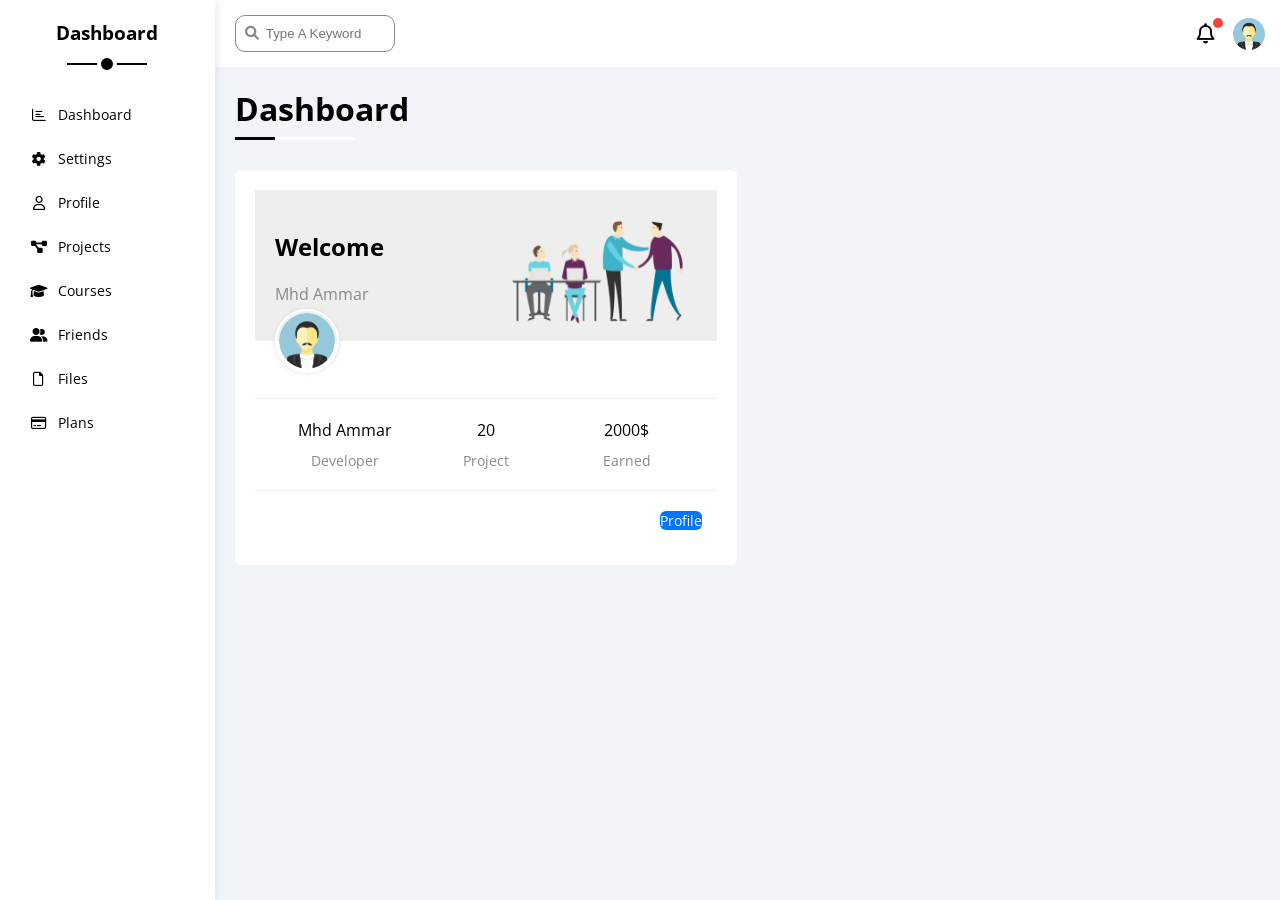
==== index.html @ 92b97187 "welcome widget" ====
<!DOCTYPE html>
<html lang="en">
<head>
    <meta charset="UTF-8">
    <meta name="viewport" content="width=device-width, initial-scale=1.0">
    <title>Dashboard | T4</title>
    <!-- Font Awesome Library -->
    <link rel="stylesheet" href="style/all.min.css">

    <!-- Main Template CSS File -->
    <link rel="stylesheet" href="style/main.css">

    <!-- Framework CSS Files -->
    <link rel="stylesheet" href="style/framework/box.css">
    <link rel="stylesheet" href="style/framework/padding-and-margin.css">
    <link rel="stylesheet" href="style/framework/color.css">
    <link rel="stylesheet" href="style/framework/position.css">
    <link rel="stylesheet" href="style/framework/font.css">
    <link rel="stylesheet" href="style/framework/list.css">
    <link rel="stylesheet" href="style/framework/border.css">
    
    <!-- Components CSS Files -->
    <link rel="stylesheet" href="style/components/between-flex.css">
    <link rel="stylesheet" href="style/components/heading.css">
    <link rel="stylesheet" href="style/components/wrapper.css">
    <link rel="stylesheet" href="style/components/btn-shape.css">
    
    <!-- Sections CSS Files -->
    <link rel="stylesheet" href="style/sections/sidebar.css">
    <link rel="stylesheet" href="style/sections/content.css">
    <link rel="stylesheet" href="style/sections/welcome.css">

    <!-- Google Fonts -->
    <link rel="preconnect" href="https://fonts.googleapis.com">
    <link rel="preconnect" href="https://fonts.gstatic.com" crossorigin>
    <link href="https://fonts.googleapis.com/css2?family=Cairo:wght@200..1000&family=Open+Sans:ital,wght@0,300..800;1,300..800&family=Work+Sans:ital,wght@0,100..900;1,100..900&display=swap" rel="stylesheet">
</head>
<body>
    <div class="page d-flex">
        <div class="sidebar bg-white p-20 p-relative">
            <h3 class="p-relative txt-c mt-0">Dashboard</h3>
            <ul class="p-0 list-none">
                <li>
                    <a class="active d-flex align-center fs-14 c-black rad-6 p-10 mb-5" href="index.html">
                        <i class="fa-regular fa-chart-bar fa-fw"></i>
                        <span class="fs-14 ml-10 hide-mobile">Dashboard</span>
                    </a>
                </li>
                <li>
                    <a class="d-flex align-center fs-14 c-black rad-6 p-10 mb-5" href="settings.html">
                        <i class="fa-solid fa-gear fa-fw"></i>
                        <span class="fs-14 ml-10 hide-mobile">Settings</span>
                    </a>
                </li>
                <li>
                    <a class="d-flex align-center fs-14 c-black rad-6 p-10 mb-5" href="profile.html">
                        <i class="fa-regular fa-user fa-fw"></i>
                        <span class="fs-14 ml-10 hide-mobile">Profile</span>
                    </a>
                </li>
                <li>
                    <a class="d-flex align-center fs-14 c-black rad-6 p-10 mb-5" href="projects.html">
                        <i class="fa-solid fa-diagram-project fa-fw"></i>
                        <span class="fs-14 ml-10 hide-mobile">Projects</span>
                    </a>
                </li>
                <li>
                    <a class="d-flex align-center fs-14 c-black rad-6 p-10 mb-5" href="courses.html">
                        <i class="fa-solid fa-graduation-cap fa-fw"></i>
                        <span class="fs-14 ml-10 hide-mobile">Courses</span>
                    </a>
                </li>
                <li>
                    <a class="d-flex align-center fs-14 c-black rad-6 p-10 mb-5" href="friends.html">
                        <i class="fa-solid fa-user-group fa-fw"></i>
                        <span class="fs-14 ml-10 hide-mobile">Friends</span>
                    </a>
                </li>
                <li>
                    <a class="d-flex align-center fs-14 c-black rad-6 p-10 mb-5" href="files.html">
                        <i class="fa-regular fa-file fa-fw"></i>
                        <span class="fs-14 ml-10 hide-mobile">Files</span>
                    </a>
                </li>
                <li>
                    <a class="d-flex align-center fs-14 c-black rad-6 p-10 mb-5" href="plans.html">
                        <i class="fa-regular fa-credit-card fa-fw"></i>
                        <span class="fs-14 ml-10 hide-mobile">Plans</span>
                    </a>
                </li>
            </ul>
        </div>
        <div class="content w-full">
            <!-- Start Head -->
            <div class="head bg-white p-15 between-flex">
                <div class="search p-relative">
                    <!-- <i class="fa-solid fa-magnifying-glass fa-fw c-gray"></i> -->
                    <input class="p-10" type="search" placeholder="Type A Keyword">
                </div>
                <div class="icons d-flex align-center">
                    <span class="notification p-relative"><i class="fa-regular fa-bell fa-lg"></i></span>
                    <img src="images/user.webp" alt="">
                </div>
            </div>
            <!-- End Head -->
            <h1 class="p-relative">Dashboard</h1>
            <div class="wrapper d-grid gap-20 gap-10-mobile">
                <div class="welcome bg-white rad-6 p-20 txt-c-mobile">
                    <div class="intro p-20 d-flex space-between bg-eee">
                        <div>
                            <h2 class="m-0">Welcome</h2>
                            <p class="c-grey mt-5">Mhd Ammar</p>
                        </div>
                        <img src="images/team-talk.webp" alt="" class="hide-mobile">
                    </div>
                    <img src="images/user.webp" alt="" class="avatar">
                    <div class="body txt-c d-flex p-20 mt-20 mb-20 block-mobile">
                        <div>Mhd Ammar <span class="d-block c-grey fs-14 mt-10">Developer</span></div>
                        <div>20 <span class="d-block c-grey fs-14 mt-10">Project</span></div>
                        <div>2000$ <span class="d-block c-grey fs-14 mt-10">Earned</span></div>
                    </div>
                    <a href="profile.html" class="visit d-block fs-14 rad-6 bg-blue c-white w-fit btn-shape">Profile</a>
                </div>
            </div>
        </div>
    </div>
</body>
</html>
---- style/main.css ----
:root {
    --transition-duration: 0.3s;
    --fa-style-family-classic: "Font Awesome 5 Free";
    --fa-style-family-solid: normal 900 1em/1 var(--fa-style-family-classic);

    --blue-color: #0075FF;
    --blue-alt-color: #0D69D5;
    --orange-color: #F59E0B;
    --green-color: #22C55E;
    --red-color: #F44336;
    --grey-color: #888;
}

* {
    box-sizing: border-box;
}

body {
    font-family: "Open Sans", sans-serif;
    margin: 0;
}

*:focus {
    outline: none;
}

a {
    text-decoration: none;
}

::-webkit-scrollbar {
    width: 15px;
}

::-webkit-scrollbar-track {
    background-color: white;
    border-radius: 6px;
}

::-webkit-scrollbar-thumb {
    background-color: var(--blue-color);
    border-radius: 6px;
}

::-webkit-scrollbar-thumb:hover {
    background-color: var(--blue-alt-color);
}

.page {
    background-color: #F1F5F9;
    min-height: 100vh;
}
---- style/framework/box.css ----
.d-flex {
    display: flex;
}

.d-grid {
    display: grid;
}

.d-block {
    display: block;
}

.gap-20 {
    gap: 20px;
}

.align-center {
    align-items: center;
}

.space-between {
    justify-content: space-between;
}

.w-full {
    width: 100%;
}

.w-fit {
    width: fit-content;
}

@media (max-width: 767px) {
    .hide-mobile {
        display: none;
    }

    .block-mobile {
        display: block;
    }

    .gap-10-mobile {
        gap: 10px;
    }
}
---- style/framework/padding-and-margin.css ----
.p-0 {
    padding: 0;
}

.p-10 {
    padding: 10px;
}

.p-15 {
    padding: 15px;
}

.p-20 {
    padding: 20px;
}

.m-20 {
    margin: 20px;
}

.mt-0 {
    margin-top: 0;
}

.mt-5 {
    margin-top: 5px;
}

.mt-10 {
    margin-top: 10px;
}

.mt-20 {
    margin-top: 20px;
}

.mb-5 {
    margin-bottom: 5px;
}

.mb-20 {
    margin-bottom: 20px;
}

.ml-10 {
    margin-left: 10px;
}
---- style/framework/color.css ----
.bg-white {
    background-color: white;
}

.bg-eee {
    background-color: #eee;
}

.bg-blue {
    background-color: var(--blue-color);
}

.c-black {
    color: black;
}

.c-grey {
    color: var(--grey-color);
}

.c-white {
    color: white;
}
---- style/framework/position.css ----
.p-relative {
    position: relative;
}
---- style/framework/font.css ----
.txt-c {
    text-align: center;
}

.fs-14 {
    font-size: 14px;
}

@media (max-width: 767px) {
    .txt-c-mobile {
        text-align: center;
    }
}
---- style/framework/list.css ----
.list-none {
    list-style: none;
}
---- style/framework/border.css ----
.rad-6 {
    border-radius: 6px;
}
---- style/components/between-flex.css ----
.between-flex {
    display: flex;
    align-items: center;
    justify-content: space-between;
}
---- style/components/heading.css ----
.page h1 {
    margin: 20px 20px 40px;

}

.page h1::before, .page h1::after {
    content: "";
    height: 3px;
    position: absolute;
    bottom: -10px;
    left: 0;
}

.page h1::before {
    background-color: white;
    width: 120px;
}

.page h1::after {
    background-color: black;
    width: 40px;
}
---- style/components/wrapper.css ----
.wrapper {
    grid-template-columns: repeat(auto-fill, minmax(450px, 1fr));
    margin-left: 20px;
    margin-right: 20px;
}

@media (max-width: 767px) {
    .wrapper {
        grid-template-columns: minmax(200px, 1fr);
        margin-left: 10px;
        margin-right: 10px;
    }
}
---- style/sections/sidebar.css ----
.sidebar {
    width: 250px;
    box-shadow: 0 0 10px #DDD;
}

.sidebar > h3 {
    margin-bottom: 50px;
}

.sidebar > h3::before {
    content: "";
    width: 80px;
    height: 2px;
    bottom: -20px;
}

.sidebar > h3::after {
    content: "";
    bottom: -29px;
    width: 12px;
    height: 12px;
    border-radius: 50%;
    border: 4px solid white;
}

.sidebar > h3::before, .sidebar > h3::after {
    content: "";
    background-color: black;
    transform: translateX(-50%);
    position: absolute;
    left: 50%;
}

.sidebar ul li a {
    transition: var(--transition-duration);
}

.sidebar ul li a:hover, .sidebar ul li a .active {
    background-color: #F6F6F6;
}

@media (max-width: 767px) {
    .sidebar {
        width: 58px;
        padding: 10px;
    }

    .sidebar > h3 {
        font-size: 13px;
        margin-bottom: 15px;
    }
    
    .sidebar > h3::before, .sidebar > h3::after {
        display: none;
    }

    .sidebar ul li a span {
        display: none;
    }
}
---- style/sections/content.css ----
.content {
    overflow: hidden;
}

.head .search::before {
    font-family: var(--fa-style-family-classic);
    content: "\f002";
    font-weight: 900;
    position: absolute;
    left: 15px;
    top: 50%;
    transform: translateY(-59%);
    color: var(--grey-color);
    font-size: 14px;
}

.head .search input {
    border: 1px solid var(--grey-color);
    border-radius: 10px;
    margin-left: 5px;
    padding-left: 30px;
    width: 160px;
    transition: width var(--transition-duration);
}

.head .search input:focus {
    outline-color: #AAA;
    width: 200px;
}

.head .search input:focus::placeholder {
    opacity: 0;
}

.head .icons .notification::before {
    content: "";
    position: absolute;
    width: 10px;
    height: 10px;
    background-color: var(--red-color);
    border-radius: 50%;
    right: -5px;
    top: -5px;
}

.head .icons img {
    width: 32px;
    height: 32px;
    margin-left: 15px;
}
---- style/sections/welcome.css ----
.welcome {
    overflow: hidden;
}

.welcome .intro img {
    width: 200px;
    margin-bottom: -10px;
}

.welcome .avatar {
    width: 64px;
    height: 64px;
    border: 2px solid white;
    border-radius: 50%;
    padding: 2px;
    box-shadow: 0 0 5px #ddd;
    margin-left: 20px;
    margin-top: -32px;
}

.welcome .body {
    border-top: 1px solid #eee;
    border-bottom: 1px solid #eee;

}

.welcome .body > div {
    flex: 1;
}

.welcome .visit {
    margin: 0 15px 15px auto;
    transition: var(--transition-duration);
}

.welcome .visit:hover {
    transform: translateY(-1px);
    background-color: var(--blue-alt-color);
}

@media (max-width: 767px) {
    .welcome .intro {
        padding-bottom: 30px;
    }

    .welcome .avatar {
        margin-left: 0;
    }

    .welcome .body > div:not(:last-child) {
        margin-bottom: 20px;
    }
}
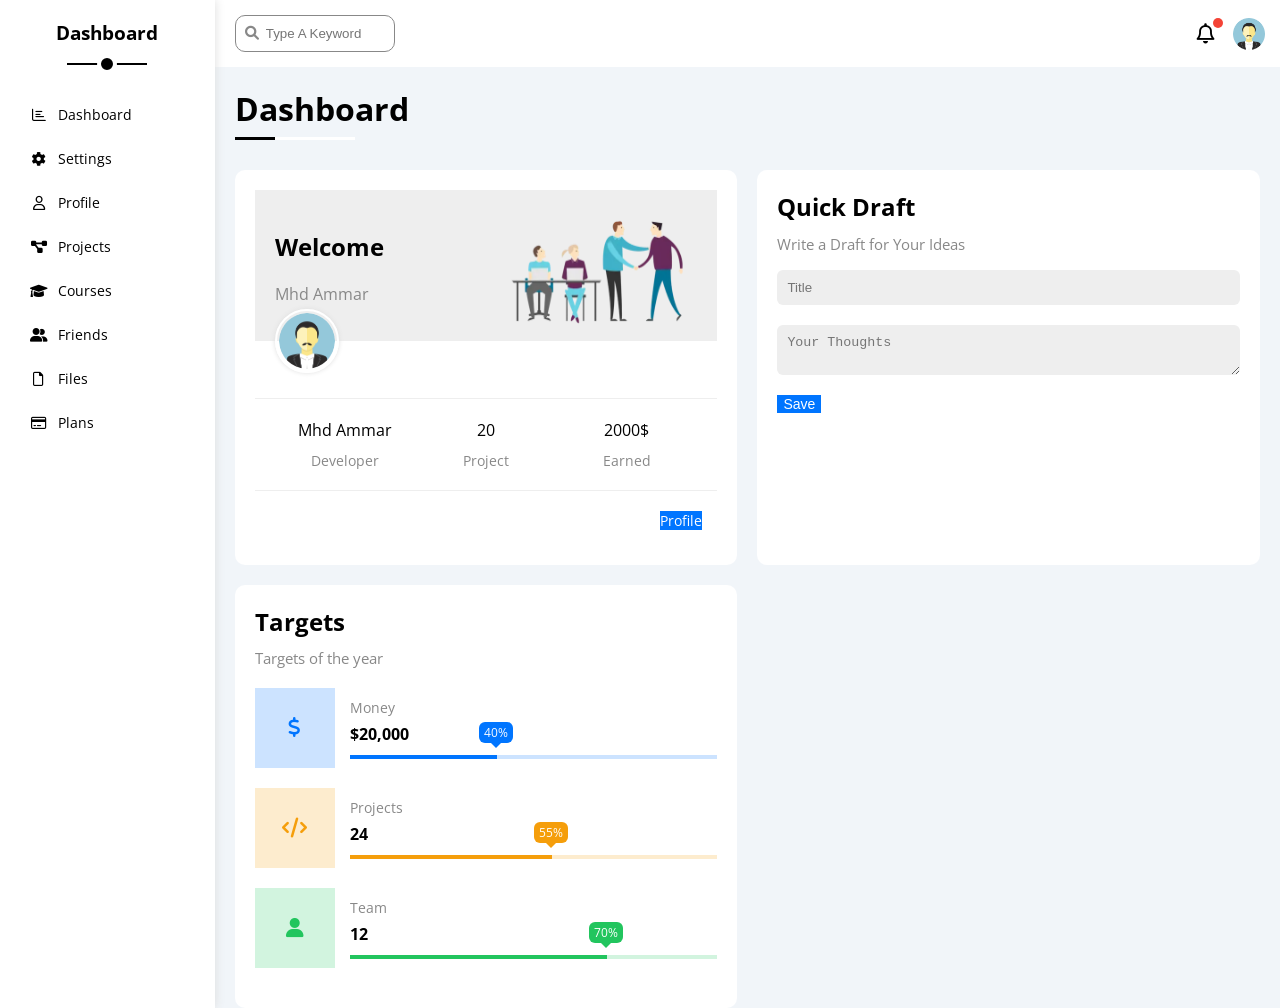
==== commit d62af873: "Targets Section" ====
--- a/index.html
+++ b/index.html
@@ -21,6 +21,7 @@
     
     <!-- Components CSS Files -->
     <link rel="stylesheet" href="style/components/between-flex.css">
+    <link rel="stylesheet" href="style/components/center-flex.css">
     <link rel="stylesheet" href="style/components/heading.css">
     <link rel="stylesheet" href="style/components/wrapper.css">
     <link rel="stylesheet" href="style/components/btn-shape.css">
@@ -29,6 +30,8 @@
     <link rel="stylesheet" href="style/sections/sidebar.css">
     <link rel="stylesheet" href="style/sections/content.css">
     <link rel="stylesheet" href="style/sections/welcome.css">
+    <link rel="stylesheet" href="style/sections/quick-draft.css">
+    <link rel="stylesheet" href="style/sections/targets.css">
 
     <!-- Google Fonts -->
     <link rel="preconnect" href="https://fonts.googleapis.com">
@@ -105,7 +108,8 @@
             <!-- End Head -->
             <h1 class="p-relative">Dashboard</h1>
             <div class="wrapper d-grid gap-20 gap-10-mobile">
-                <div class="welcome bg-white rad-6 p-20 txt-c-mobile">
+                <!-- Start Welcome Widget -->
+                <div class="welcome bg-white rad-10 p-20 txt-c-mobile">
                     <div class="intro p-20 d-flex space-between bg-eee">
                         <div>
                             <h2 class="m-0">Welcome</h2>
@@ -119,8 +123,68 @@
                         <div>20 <span class="d-block c-grey fs-14 mt-10">Project</span></div>
                         <div>2000$ <span class="d-block c-grey fs-14 mt-10">Earned</span></div>
                     </div>
-                    <a href="profile.html" class="visit d-block fs-14 rad-6 bg-blue c-white w-fit btn-shape">Profile</a>
+                    <a href="profile.html" class="visit d-block fs-14 bg-blue c-white w-fit btn-shape">Profile</a>
                 </div>
+                <!-- End Welcome Widget -->
+                <!-- Start Quick Draft Widget -->
+                <div class="quick-draft p-20 bg-white rad-10">
+                    <h2 class="mt-0 mb-10 ">Quick Draft</h2>
+                    <pc class="mt-0 mb-20 c-grey fs-15">Write a Draft for Your Ideas</p>
+                    <form action="POST">
+                        <input type="text" name="title" placeholder="Title" class="d-block mb-20 w-full p-10 b-none bg-eee rad-6">
+                        <textarea name="body" placeholder="Your Thoughts" class="d-block mb-20 w-full p-10 b-none bg-eee rad-6"></textarea>
+                        <input type="submit" value="Save" class="save d-block fs-14 bg-blue c-white b-none w-fit btn-shape">
+                    </form>
+                </div>
+                <!-- End Quick Draft Widget -->
+                <!-- Start Targets -->
+                <div class="targets p-20 bg-white rad-10">
+                    <h2 class="mt-0 mb-10">Targets</h2>
+                    <p class="mt-0 mb-20 c-grey fs-15">Targets of the year</p>
+                    <div class="target-row mb-20 blue center-flex">
+                        <div class="icon center-flex">
+                            <i class="fa-solid fa-dollar-sign fa-lg c-blue"></i>
+                        </div>
+                        <div class="details">
+                            <span class="fs-14 c-grey">Money</span>
+                            <span class="d-block mt-5 mb-10 fw-bold">$20,000</span>
+                            <div class="progress p-relative ">
+                                <span style="width: 40%;" class="bg-blue blue">
+                                    <span class="bg-blue rad-6 c-white fs-12">40%</span>
+                                </span>
+                            </div>
+                        </div>
+                    </div>
+                    <div class="target-row mb-20 orange center-flex">
+                        <div class="icon center-flex">
+                            <i class="fa-solid fa-code fa-lg c-orange"></i>
+                        </div>
+                        <div class="details">
+                            <span class="fs-14 c-grey">Projects</span>
+                            <span class="d-block mt-5 mb-10 fw-bold">24</span>
+                            <div class="progress p-relative ">
+                                <span style="width: 55%;" class="bg-orange orange">
+                                    <span class="bg-orange rad-6 c-white fs-12">55%</span>
+                                </span>
+                            </div>
+                        </div>
+                    </div>
+                    <div class="target-row mb-20 green center-flex">
+                        <div class="icon center-flex">
+                            <i class="fa-solid fa-user fa-lg c-green"></i>
+                        </div>
+                        <div class="details">
+                            <span class="fs-14 c-grey">Team</span>
+                            <span class="d-block mt-5 mb-10 fw-bold">12</span>
+                            <div class="progress p-relative ">
+                                <span style="width: 70%;" class="bg-green green">
+                                    <span class="bg-green rad-6 c-white fs-12">70%</span>
+                                </span>
+                            </div>
+                        </div>
+                    </div>
+                </div>
+                <!-- End Targets -->
             </div>
         </div>
     </div>
--- a/style/framework/padding-and-margin.css
+++ b/style/framework/padding-and-margin.css
@@ -38,6 +38,10 @@
     margin-bottom: 5px;
 }
 
+.mb-10 {
+    margin-bottom: 10px;
+}
+
 .mb-20 {
     margin-bottom: 20px;
 }
--- a/style/framework/color.css
+++ b/style/framework/color.css
@@ -4,6 +4,14 @@
 
 .bg-eee {
     background-color: #eee;
+}
+
+.bg-orange {
+    background-color: var(--orange-color);
+}
+
+.bg-green {
+    background-color: var(--green-color);
 }
 
 .bg-blue {
@@ -18,6 +26,18 @@
     color: var(--grey-color);
 }
 
+.c-orange {
+    color: var(--orange-color);
+}
+
+.c-green {
+    color: var(--green-color);
+}
+
+.c-blue {
+    color: var(--blue-color);
+}
+
 .c-white {
     color: white;
 }
--- a/style/framework/font.css
+++ b/style/framework/font.css
@@ -6,6 +6,19 @@
     font-size: 14px;
 }
 
+
+.fs-15 {
+    font-size: 15px;
+}
+
+.fs-12 {
+    font-size: 12px;
+}
+
+.fw-bold {
+    font-weight: bold;
+}
+
 @media (max-width: 767px) {
     .txt-c-mobile {
         text-align: center;
--- a/style/framework/border.css
+++ b/style/framework/border.css
@@ -1,3 +1,11 @@
 .rad-6 {
     border-radius: 6px;
+}
+
+.rad-10 {
+    border-radius: 10px;
+}
+
+.b-none {
+    border: none;
 }
--- a/style/components/center-flex.css
+++ b/style/components/center-flex.css
@@ -0,0 +1,5 @@
+.center-flex {
+    display: flex;
+    align-items: center;
+    justify-content: center;
+}
--- a/style/sections/sidebar.css
+++ b/style/sections/sidebar.css
@@ -35,6 +35,10 @@
     transition: var(--transition-duration);
 }
 
+.sidebar ul li a:hover {
+    transform: translateX(2px);
+}
+
 .sidebar ul li a:hover, .sidebar ul li a .active {
     background-color: #F6F6F6;
 }
--- a/style/sections/targets.css
+++ b/style/sections/targets.css
@@ -0,0 +1,71 @@
+.targets .target-row .icon{
+    width: 80px;
+    height: 80px;
+    margin-right: 15px;
+}
+
+.targets .details {
+    flex: 1;
+}
+
+.targets .details .progress {
+    height: 4px;
+}
+
+.targets .details .progress > span {
+    position: absolute;
+    left: 0;
+    top: 0;
+    height: 100%;
+}
+
+.targets .details .progress > span span {
+    position: absolute;
+    bottom: 16px;
+    right: -16px;
+    padding: 2px 5px;
+}
+
+.targets .details .progress > span span::after {
+    content: "";
+    position: absolute;
+    border-color: transparent;
+    border-width: 5px;
+    border-style: solid;
+    bottom: -10px;
+    left: 50%;
+    transform: translateX(-50%);
+}
+
+.targets .details .progress > .blue span::after {
+    border-top-color: var(--blue-color);
+}
+
+.targets .details .progress > .orange span::after {
+    border-top-color: var(--orange-color);
+}
+
+.targets .details .progress > .green span::after {
+    border-top-color: var(--green-color);
+}
+
+.blue .icon, .blue .progress {
+    background-color: rgb(0 117 255 / 20%);
+}
+
+.orange .icon, .orange .progress {
+    background-color: rgb(245 158 11 / 20%);
+}
+
+.green .icon, .green .progress {
+    background-color: rgb(34 197 94 / 20%);
+}
+
+@media (max-width: 767px) {
+    .targets .target-row .icon{
+        width: 40px;
+        height: 40px;
+        margin-right: 15px;
+    }
+
+}
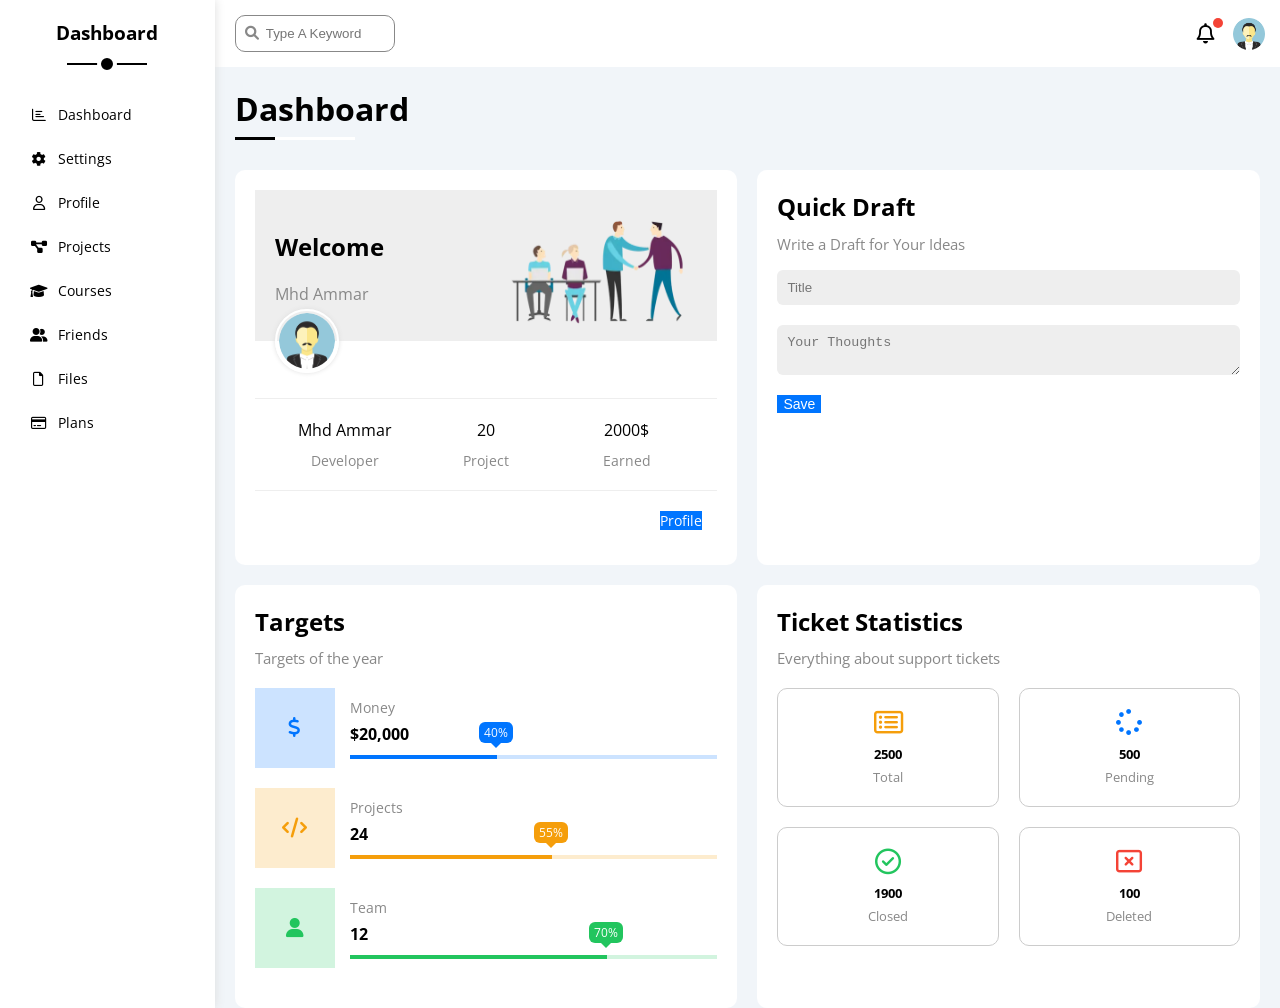
==== commit e4533fc3: "tickets widget" ====
--- a/index.html
+++ b/index.html
@@ -32,6 +32,7 @@
     <link rel="stylesheet" href="style/sections/welcome.css">
     <link rel="stylesheet" href="style/sections/quick-draft.css">
     <link rel="stylesheet" href="style/sections/targets.css">
+    <link rel="stylesheet" href="style/sections/tickets.css">
 
     <!-- Google Fonts -->
     <link rel="preconnect" href="https://fonts.googleapis.com">
@@ -185,6 +186,34 @@
                     </div>
                 </div>
                 <!-- End Targets -->
+                <!-- Start Ticket -->
+                <div class="tickets p-20 bg-white rad-10">
+                    <h2 class="mt-0 mb-10">Ticket Statistics</h2>
+                    <p class="mt-0 mb-20 c-grey fs-15">Everything about support tickets</p>
+                    <div class="d-flex txt-c gap-20 f-wrap">
+                        <div class="box p-20 rad-10 fs-13 c-grey">
+                            <i class="fa-regular fa-rectangle-list fa-2x mb-10 c-orange"></i>
+                            <span class="d-block c-black fw-bold fs25 mb-5">2500</span>
+                            Total
+                        </div>
+                        <div class="box p-20 rad-10 fs-13 c-grey">
+                            <i class="fa-solid fa-spinner fa-2x mb-10 c-blue"></i>
+                            <span class="d-block c-black fw-bold fs25 mb-5">500</span>
+                            Pending
+                        </div>
+                        <div class="box p-20 rad-10 fs-13 c-grey">
+                            <i class="fa-regular fa-circle-check fa-2x mb-10 c-green"></i>
+                            <span class="d-block c-black fw-bold fs25 mb-5">1900</span>
+                            Closed
+                        </div>
+                        <div class="box p-20 rad-10 fs-13 c-grey">
+                            <i class="fa-regular fa-rectangle-xmark fa-2x mb-10 c-red"></i>
+                            <span class="d-block c-black fw-bold fs25 mb-5">100</span>
+                            Deleted
+                        </div>
+                    </div>
+                </div>
+                <!-- End Ticket -->
             </div>
         </div>
     </div>
--- a/style/framework/box.css
+++ b/style/framework/box.css
@@ -30,6 +30,10 @@
     width: fit-content;
 }
 
+.f-wrap {
+    flex-wrap: wrap;
+}
+
 @media (max-width: 767px) {
     .hide-mobile {
         display: none;
--- a/style/framework/color.css
+++ b/style/framework/color.css
@@ -38,6 +38,10 @@
     color: var(--blue-color);
 }
 
+.c-red {
+    color: var(--red-color);
+}
+
 .c-white {
     color: white;
 }
--- a/style/framework/font.css
+++ b/style/framework/font.css
@@ -1,18 +1,25 @@
 .txt-c {
     text-align: center;
+}
+
+.fs-12 {
+    font-size: 12px;
+}
+
+.fs-13 {
+    font-size: 13px;
 }
 
 .fs-14 {
     font-size: 14px;
 }
 
-
 .fs-15 {
     font-size: 15px;
 }
 
-.fs-12 {
-    font-size: 12px;
+.fs-25 {
+    font-size: 25px;
 }
 
 .fw-bold {
--- a/style/sections/tickets.css
+++ b/style/sections/tickets.css
@@ -0,0 +1,10 @@
+.tickets .box {
+    border: 1px solid #CCC;
+    width: calc(50% - 10px);
+}
+
+@media (max-width: 767px) {
+    .tickets .box {
+        width: 100%;
+    }
+}
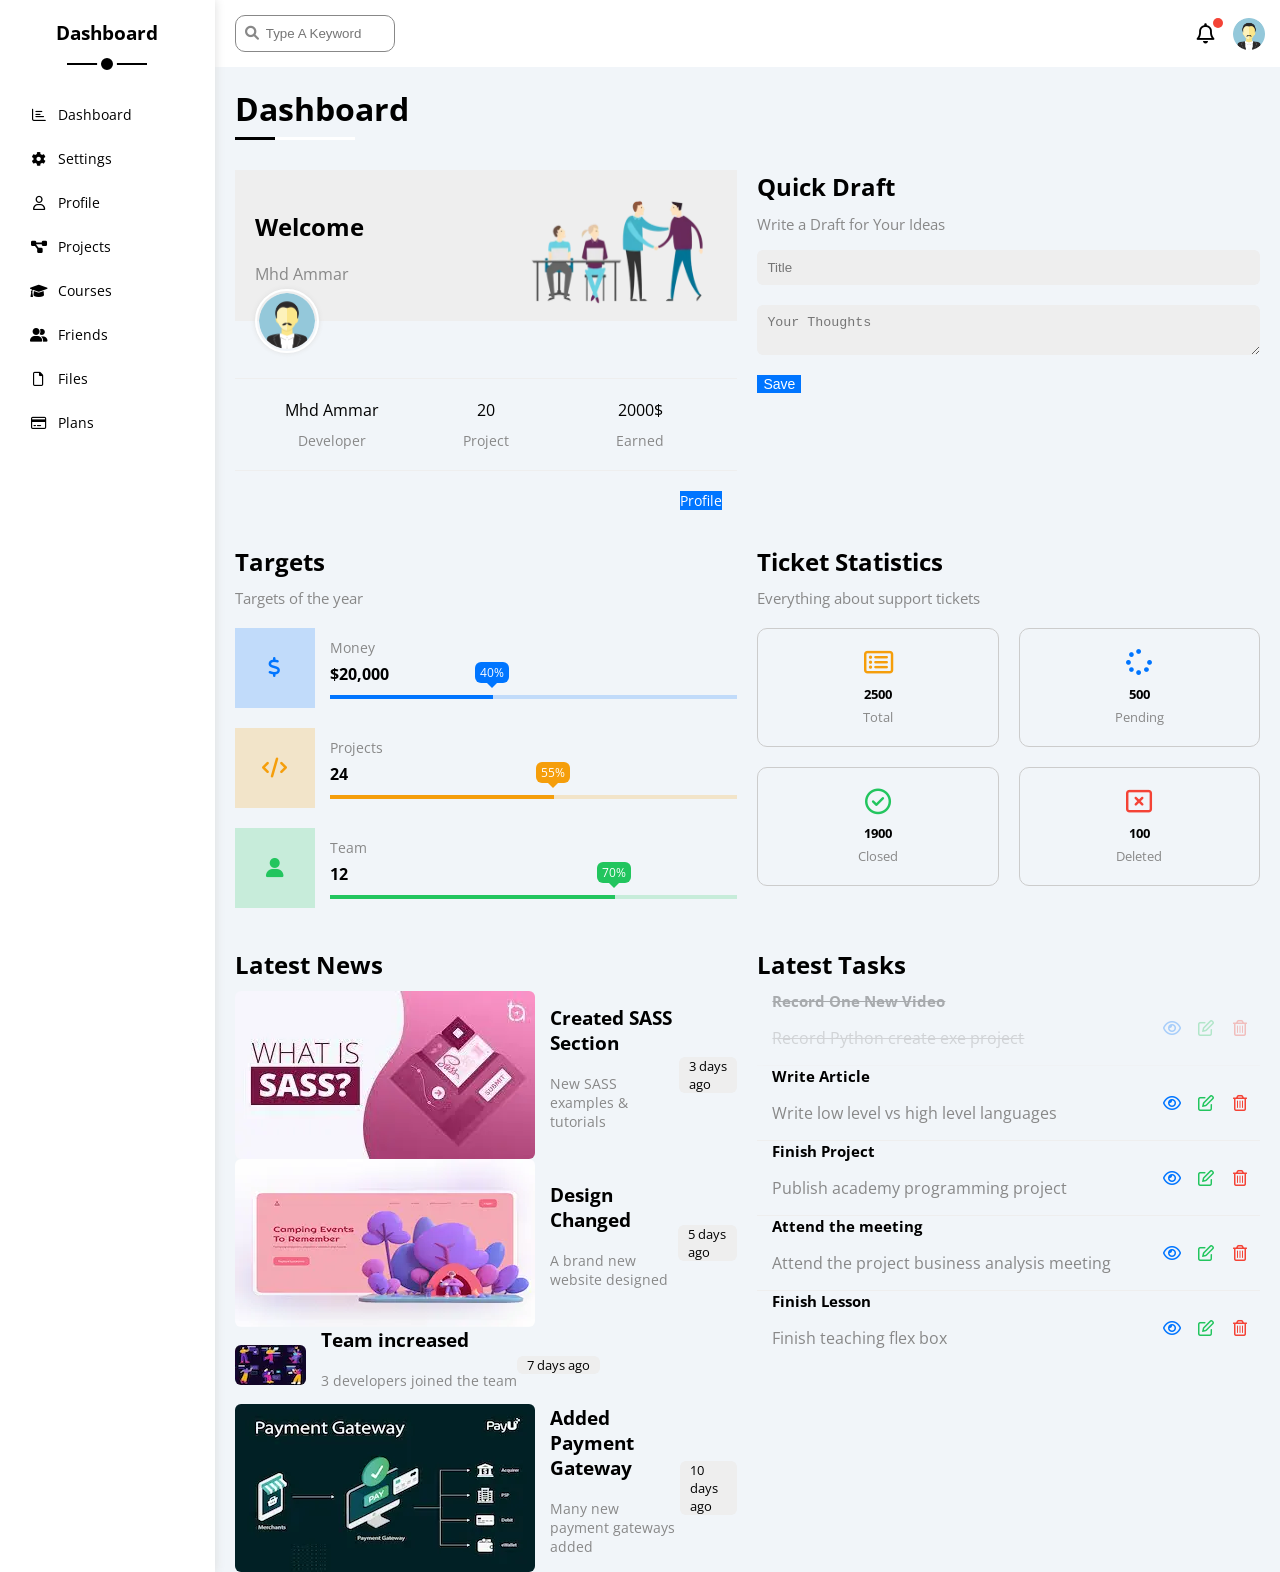
==== commit 76724631: "add task widget" ====
--- a/index.html
+++ b/index.html
@@ -25,6 +25,7 @@
     <link rel="stylesheet" href="style/components/heading.css">
     <link rel="stylesheet" href="style/components/wrapper.css">
     <link rel="stylesheet" href="style/components/btn-shape.css">
+    <link rel="stylesheet" href="style/components/widget.css">
     
     <!-- Sections CSS Files -->
     <link rel="stylesheet" href="style/sections/sidebar.css">
@@ -33,6 +34,8 @@
     <link rel="stylesheet" href="style/sections/quick-draft.css">
     <link rel="stylesheet" href="style/sections/targets.css">
     <link rel="stylesheet" href="style/sections/tickets.css">
+    <link rel="stylesheet" href="style/sections/lates-news.css">
+    <link rel="stylesheet" href="style/sections/tasks.css">
 
     <!-- Google Fonts -->
     <link rel="preconnect" href="https://fonts.googleapis.com">
@@ -110,7 +113,7 @@
             <h1 class="p-relative">Dashboard</h1>
             <div class="wrapper d-grid gap-20 gap-10-mobile">
                 <!-- Start Welcome Widget -->
-                <div class="welcome bg-white rad-10 p-20 txt-c-mobile">
+                <div class="welcome widget txt-c-mobile">
                     <div class="intro p-20 d-flex space-between bg-eee">
                         <div>
                             <h2 class="m-0">Welcome</h2>
@@ -128,7 +131,7 @@
                 </div>
                 <!-- End Welcome Widget -->
                 <!-- Start Quick Draft Widget -->
-                <div class="quick-draft p-20 bg-white rad-10">
+                <div class="quick-draft widget">
                     <h2 class="mt-0 mb-10 ">Quick Draft</h2>
                     <pc class="mt-0 mb-20 c-grey fs-15">Write a Draft for Your Ideas</p>
                     <form action="POST">
@@ -139,7 +142,7 @@
                 </div>
                 <!-- End Quick Draft Widget -->
                 <!-- Start Targets -->
-                <div class="targets p-20 bg-white rad-10">
+                <div class="targets widget">
                     <h2 class="mt-0 mb-10">Targets</h2>
                     <p class="mt-0 mb-20 c-grey fs-15">Targets of the year</p>
                     <div class="target-row mb-20 blue center-flex">
@@ -187,7 +190,7 @@
                 </div>
                 <!-- End Targets -->
                 <!-- Start Ticket -->
-                <div class="tickets p-20 bg-white rad-10">
+                <div class="tickets widget">
                     <h2 class="mt-0 mb-10">Ticket Statistics</h2>
                     <p class="mt-0 mb-20 c-grey fs-15">Everything about support tickets</p>
                     <div class="d-flex txt-c gap-20 f-wrap">
@@ -214,6 +217,108 @@
                     </div>
                 </div>
                 <!-- End Ticket -->
+                <!-- Start Latest News -->
+                <div class="latest-news widget txt-c-mobile">
+                    <h2 class="mt-0 mb-10">Latest News</h2>
+                
+                    <div class="news-row d-flex align-center block-mobile">
+                        <img src="images/news-01.webp" alt="" class="rad-6 mr-15">
+                        <div class="info">
+                            <h3 class="mt-0 mb-0 mr-5 fs-16">Created SASS Section</h3>
+                            <p class="m-0 fs-14 c-grey">New SASS examples & tutorials</p>
+                        </div>
+                        <div class="rad-6 pr-10 pl-10 bg-eee fs-13 label">3 days ago</div>
+                    </div>
+                
+                    <div class="news-row d-flex align-center block-mobile">
+                        <img src="images/news-02.webp" alt="" class="rad-6 mr-15">
+                        <div class="info">
+                            <h3 class="mt-0 mb-0 mr-5 fs-16">Design Changed</h3>
+                            <p class="m-0 fs-14 c-grey">A brand new website designed</p>
+                        </div>
+                        <div class="rad-6 pr-10 pl-10 bg-eee fs-13 label">5 days ago</div>
+                    </div>
+                
+                    <div class="news-row d-flex align-center block-mobile">
+                        <img src="images/news-03.webp" alt="" class="rad-6 mr-15">
+                        <div class="info">
+                            <h3 class="mt-0 mb-0 mr-5 fs-16">Team increased</h3>
+                            <p class="m-0 fs-14 c-grey">3 developers joined the team</p>
+                        </div>
+                        <div class="rad-6 pr-10 pl-10 bg-eee fs-13 label">7 days ago</div>
+                    </div>
+                
+                    <div class="news-row d-flex align-center block-mobile">
+                        <img src="images/news-04.webp" alt="" class="rad-6 mr-15">
+                        <div class="info">
+                            <h3 class="mt-0 mb-0 mr-5 fs-16">Added Payment Gateway</h3>
+                            <p class="m-0 fs-14 c-grey">Many new payment gateways added</p>
+                        </div>
+                        <div class="rad-6 pr-10 pl-10 bg-eee fs-13 label">10 days ago</div>
+                    </div>
+                
+                </div>
+                <!-- End Latest News -->
+                <!-- Start Tasks -->
+                <div class="tasks widget">
+                    <h2 class="mt-0 mb-10">Latest Tasks</h2>
+                    <div class="task-row d-flex between-flex mb-15 pb-15 done">
+                        <div class="info">
+                            <h3 class="mt-0 mb-5 fs-15">Record One New Video</h3>
+                            <p class="m-0 c-grey">Record Python create exe project</p>
+                        </div>
+                        <div class="actions">
+                            <a href="#"><i class="fa-regular fa-eye c-blue mr-10 show icon"></i></a>
+                            <a href="#"><i class="fa-regular fa-pen-to-square c-green mr-10 update icon"></i></a>
+                            <a href="#"><i class="fa-regular fa-trash-can c-red mr-10 delete icon"></i></a>
+                        </div>
+                    </div>
+                    <div class="task-row d-flex between-flex mb-15 pb-15">
+                        <div class="info">
+                            <h3 class="mt-0 mb-5 fs-15">Write Article</h3>
+                            <p class="m-0 c-grey">Write low level vs high level languages</p>
+                        </div>
+                        <div class="actions">
+                            <a href="#"><i class="fa-regular fa-eye c-blue mr-10 show icon"></i></a>
+                            <a href="#"><i class="fa-regular fa-pen-to-square c-green mr-10 update icon"></i></a>
+                            <a href="#"><i class="fa-regular fa-trash-can c-red mr-10 delete icon"></i></a>
+                        </div>
+                    </div>
+                    <div class="task-row d-flex between-flex mb-15 pb-15">
+                        <div class="info">
+                            <h3 class="mt-0 mb-5 fs-15">Finish Project</h3>
+                            <p class="m-0 c-grey">Publish academy programming project</p>
+                        </div>
+                        <div class="actions">
+                            <a href="#"><i class="fa-regular fa-eye c-blue mr-10 show icon"></i></a>
+                            <a href="#"><i class="fa-regular fa-pen-to-square c-green mr-10 update icon"></i></a>
+                            <a href="#"><i class="fa-regular fa-trash-can c-red mr-10 delete icon"></i></a>
+                        </div>
+                    </div>
+                    <div class="task-row d-flex between-flex mb-15 pb-15">
+                        <div class="info">
+                            <h3 class="mt-0 mb-5 fs-15">Attend the meeting</h3>
+                            <p class="m-0 c-grey">Attend the project business analysis meeting</p>
+                        </div>
+                        <div class="actions">
+                            <a href="#"><i class="fa-regular fa-eye c-blue mr-10 show icon"></i></a>
+                            <a href="#"><i class="fa-regular fa-pen-to-square c-green mr-10 update icon"></i></a>
+                            <a href="#"><i class="fa-regular fa-trash-can c-red mr-10 delete icon"></i></a>
+                        </div>
+                    </div>
+                    <div class="task-row d-flex between-flex mb-15 pb-15">
+                        <div class="info">
+                            <h3 class="mt-0 mb-5 fs-15">Finish Lesson</h3>
+                            <p class="m-0 c-grey">Finish teaching flex box</p>
+                        </div>
+                        <div class="actions">
+                            <a href="#"><i class="fa-regular fa-eye c-blue mr-10 show icon"></i></a>
+                            <a href="#"><i class="fa-regular fa-pen-to-square c-green mr-10 update icon"></i></a>
+                            <a href="#"><i class="fa-regular fa-trash-can c-red mr-10 delete icon"></i></a>
+                        </div>
+                    </div>
+                </div>
+                <!-- End Tasks -->
             </div>
         </div>
     </div>
--- a/style/main.css
+++ b/style/main.css
@@ -29,7 +29,7 @@
 }
 
 ::-webkit-scrollbar {
-    width: 15px;
+    width: 10px;
 }
 
 ::-webkit-scrollbar-track {
--- a/style/framework/padding-and-margin.css
+++ b/style/framework/padding-and-margin.css
@@ -12,6 +12,18 @@
 
 .p-20 {
     padding: 20px;
+}
+
+.pr-10 {
+    padding-right: 10px;
+}
+
+.pl-10 {
+    padding-left: 10px;
+}
+
+.pb-15 {
+    padding-left: 15px;
 }
 
 .m-20 {
@@ -34,12 +46,28 @@
     margin-top: 20px;
 }
 
+.mr-5 {
+    margin-right: 5px;
+}
+
+.mr-10 {
+    margin-right: 10px;
+}
+
+.mr-15 {
+    margin-right: 15px;
+}
+
 .mb-5 {
     margin-bottom: 5px;
 }
 
 .mb-10 {
     margin-bottom: 10px;
+}
+
+.mb-115 {
+    margin-bottom: 115px;
 }
 
 .mb-20 {
--- a/style/sections/tasks.css
+++ b/style/sections/tasks.css
@@ -0,0 +1,23 @@
+.tasks .task-row:not(:last-of-type) {
+    border-bottom: 1px solid #EEE;
+}
+
+.tasks .info {
+    flex-grow: 1;
+}
+
+.tasks .done {
+    opacity: 0.3;
+}
+
+.tasks .done h3, .tasks .done p {
+    text-decoration: line-through;
+}
+
+.tasks .actions .icon {
+    transition: var(--transition-duration);
+}
+
+.tasks .actions .icon:hover {
+    transform: translateY(-2px);
+}
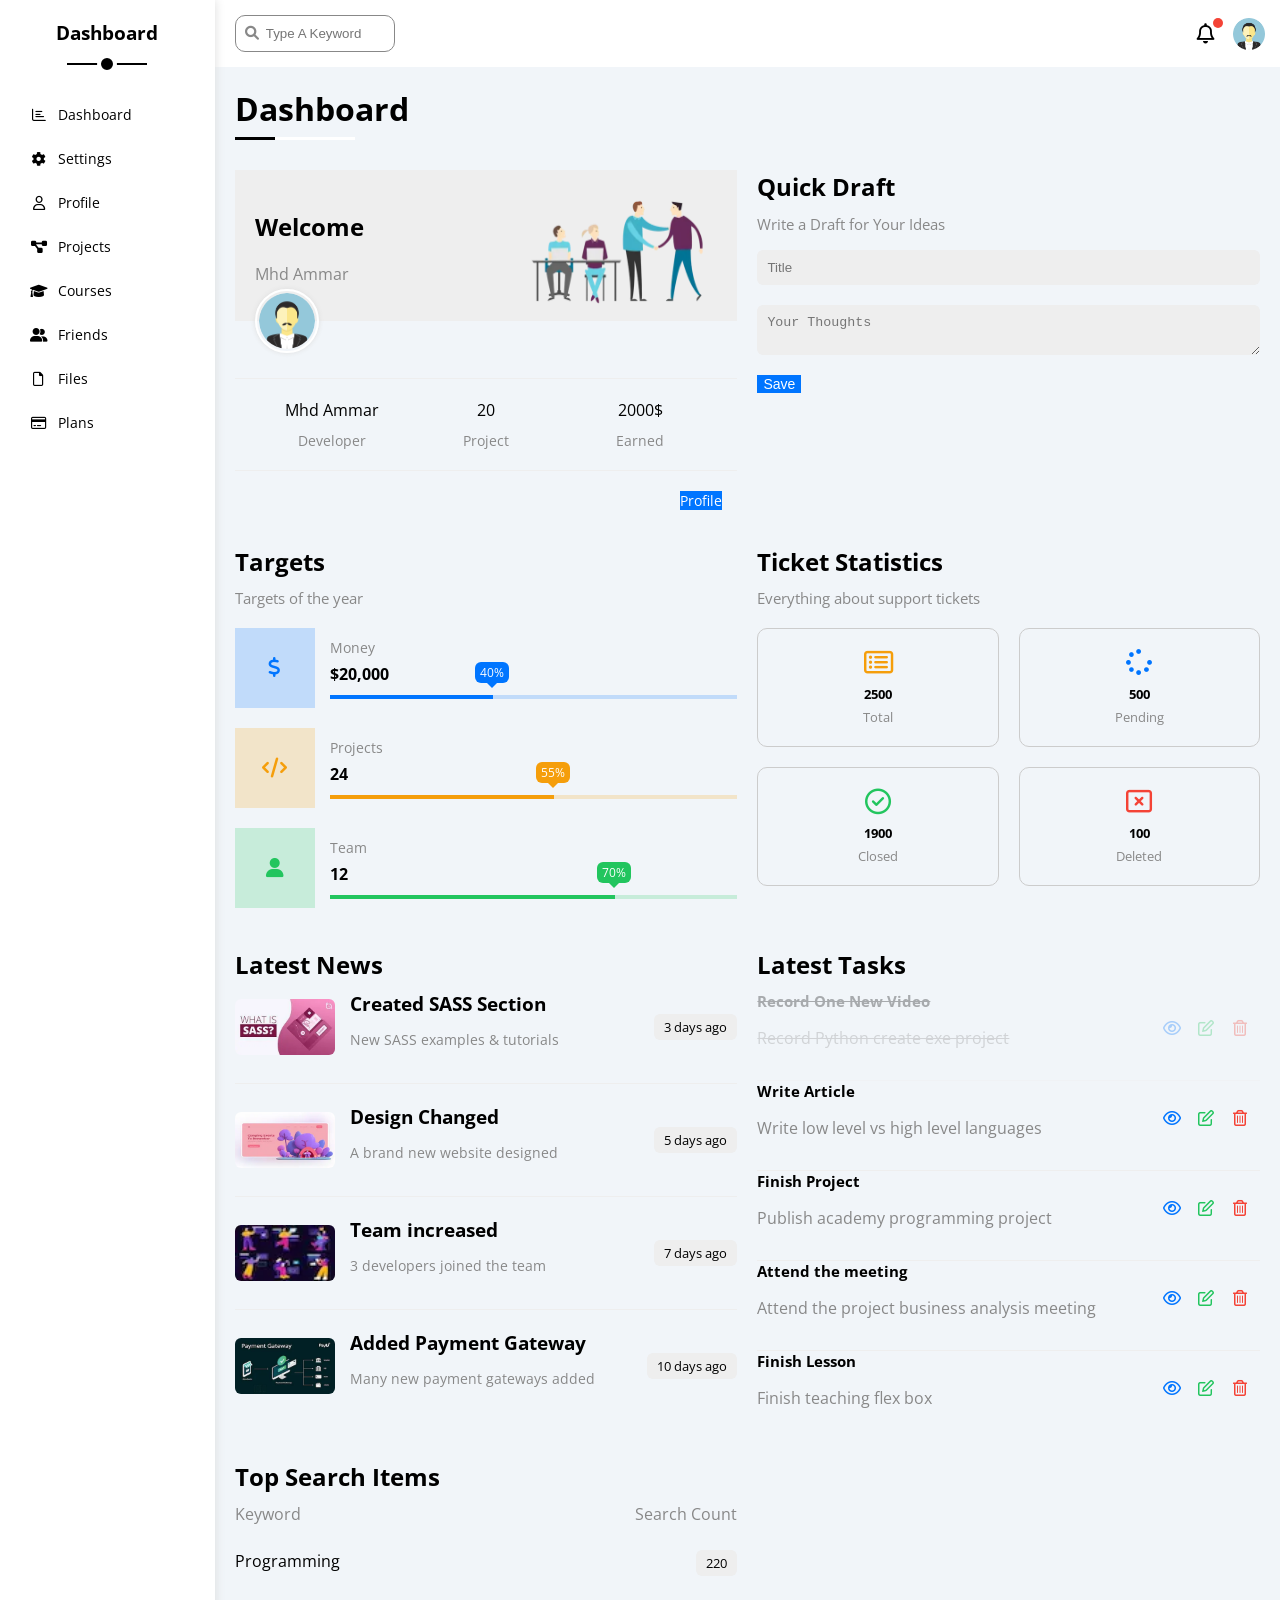
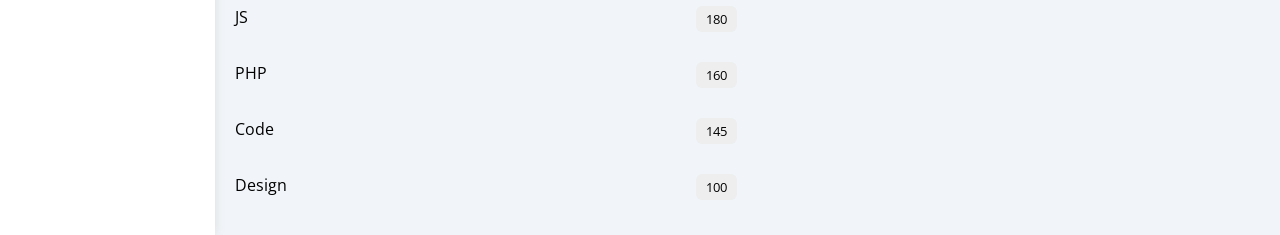
==== commit 8c5f1de4: "Top Search Widget" ====
--- a/index.html
+++ b/index.html
@@ -26,6 +26,7 @@
     <link rel="stylesheet" href="style/components/wrapper.css">
     <link rel="stylesheet" href="style/components/btn-shape.css">
     <link rel="stylesheet" href="style/components/widget.css">
+    <link rel="stylesheet" href="style/components/label.css">
     
     <!-- Sections CSS Files -->
     <link rel="stylesheet" href="style/sections/sidebar.css">
@@ -227,7 +228,7 @@
                             <h3 class="mt-0 mb-0 mr-5 fs-16">Created SASS Section</h3>
                             <p class="m-0 fs-14 c-grey">New SASS examples & tutorials</p>
                         </div>
-                        <div class="rad-6 pr-10 pl-10 bg-eee fs-13 label">3 days ago</div>
+                        <div class="label">3 days ago</div>
                     </div>
                 
                     <div class="news-row d-flex align-center block-mobile">
@@ -236,7 +237,7 @@
                             <h3 class="mt-0 mb-0 mr-5 fs-16">Design Changed</h3>
                             <p class="m-0 fs-14 c-grey">A brand new website designed</p>
                         </div>
-                        <div class="rad-6 pr-10 pl-10 bg-eee fs-13 label">5 days ago</div>
+                        <div class="label">5 days ago</div>
                     </div>
                 
                     <div class="news-row d-flex align-center block-mobile">
@@ -245,7 +246,7 @@
                             <h3 class="mt-0 mb-0 mr-5 fs-16">Team increased</h3>
                             <p class="m-0 fs-14 c-grey">3 developers joined the team</p>
                         </div>
-                        <div class="rad-6 pr-10 pl-10 bg-eee fs-13 label">7 days ago</div>
+                        <div class="label">7 days ago</div>
                     </div>
                 
                     <div class="news-row d-flex align-center block-mobile">
@@ -254,7 +255,7 @@
                             <h3 class="mt-0 mb-0 mr-5 fs-16">Added Payment Gateway</h3>
                             <p class="m-0 fs-14 c-grey">Many new payment gateways added</p>
                         </div>
-                        <div class="rad-6 pr-10 pl-10 bg-eee fs-13 label">10 days ago</div>
+                        <div class="label">10 days ago</div>
                     </div>
                 
                 </div>
@@ -319,6 +320,35 @@
                     </div>
                 </div>
                 <!-- End Tasks -->
+                <!-- Start Top Search -->
+                <div class="search-items widget">
+                    <h2 class="mt-0 mb-10">Top Search Items</h2>
+                    <div class="items-head d-flex space-between c-grey mb-10">
+                        <div>Keyword</div>
+                        <div>Search Count</div>
+                    </div>
+                    <div class="items d-flex space-between pt-15 pb-15">
+                        <span>Programming</span>
+                        <span class="label">220</span>
+                    </div>
+                    <div class="items d-flex space-between pt-15 pb-15">
+                        <span>JS</span>
+                        <span class="label">180</span>
+                    </div>
+                    <div class="items d-flex space-between pt-15 pb-15">
+                        <span>PHP</span>
+                        <span class="label">160</span>
+                    </div>
+                    <div class="items d-flex space-between pt-15 pb-15">
+                        <span>Code</span>
+                        <span class="label">145</span>
+                    </div>
+                    <div class="items d-flex space-between pt-15 pb-15">
+                        <span>Design</span>
+                        <span class="label">100</span>
+                    </div>
+                </div>
+                <!-- End Top Search -->
             </div>
         </div>
     </div>
--- a/style/main.css
+++ b/style/main.css
@@ -18,6 +18,10 @@
 body {
     font-family: "Open Sans", sans-serif;
     margin: 0;
+}
+
+html {
+    scroll-behavior: smooth;
 }
 
 *:focus {
--- a/style/framework/padding-and-margin.css
+++ b/style/framework/padding-and-margin.css
@@ -14,17 +14,22 @@
     padding: 20px;
 }
 
+.pt-15 {
+    padding-top: 15px;
+}
+
 .pr-10 {
     padding-right: 10px;
+}
+
+.pb-15 {
+    padding-bottom: 15px;
 }
 
 .pl-10 {
     padding-left: 10px;
 }
 
-.pb-15 {
-    padding-left: 15px;
-}
 
 .m-20 {
     margin: 20px;
--- a/style/components/wrapper.css
+++ b/style/components/wrapper.css
@@ -2,6 +2,7 @@
     grid-template-columns: repeat(auto-fill, minmax(450px, 1fr));
     margin-left: 20px;
     margin-right: 20px;
+    margin-bottom: 20px;
 }
 
 @media (max-width: 767px) {
--- a/style/components/label.css
+++ b/style/components/label.css
@@ -0,0 +1,16 @@
+.label {
+    padding-top: 4px;
+    padding-bottom: 4px;
+    border-radius: 6px;
+    padding-right: 10px;
+    padding-left: 10px;
+    background-color: #eee;
+    font-size: 13px;
+}
+
+@media (max-width: 767px) {
+    .label {
+        margin: 10px auto;
+        width: fit-content;
+    }
+}
--- a/style/sections/lates-news.css
+++ b/style/sections/lates-news.css
@@ -0,0 +1,17 @@
+.latest-news .news-row:not(:last-of-type) {
+    margin-bottom: 20px;
+    padding-bottom: 20px;
+    border-bottom: 1px solid #EEE;
+}
+
+.latest-news .news-row img {
+    width: 100px;
+}
+
+.latest-news .info {
+    flex-grow: 1;
+}
+
+.latest-news .info h3 {
+    margin: 0 0 6px;
+}
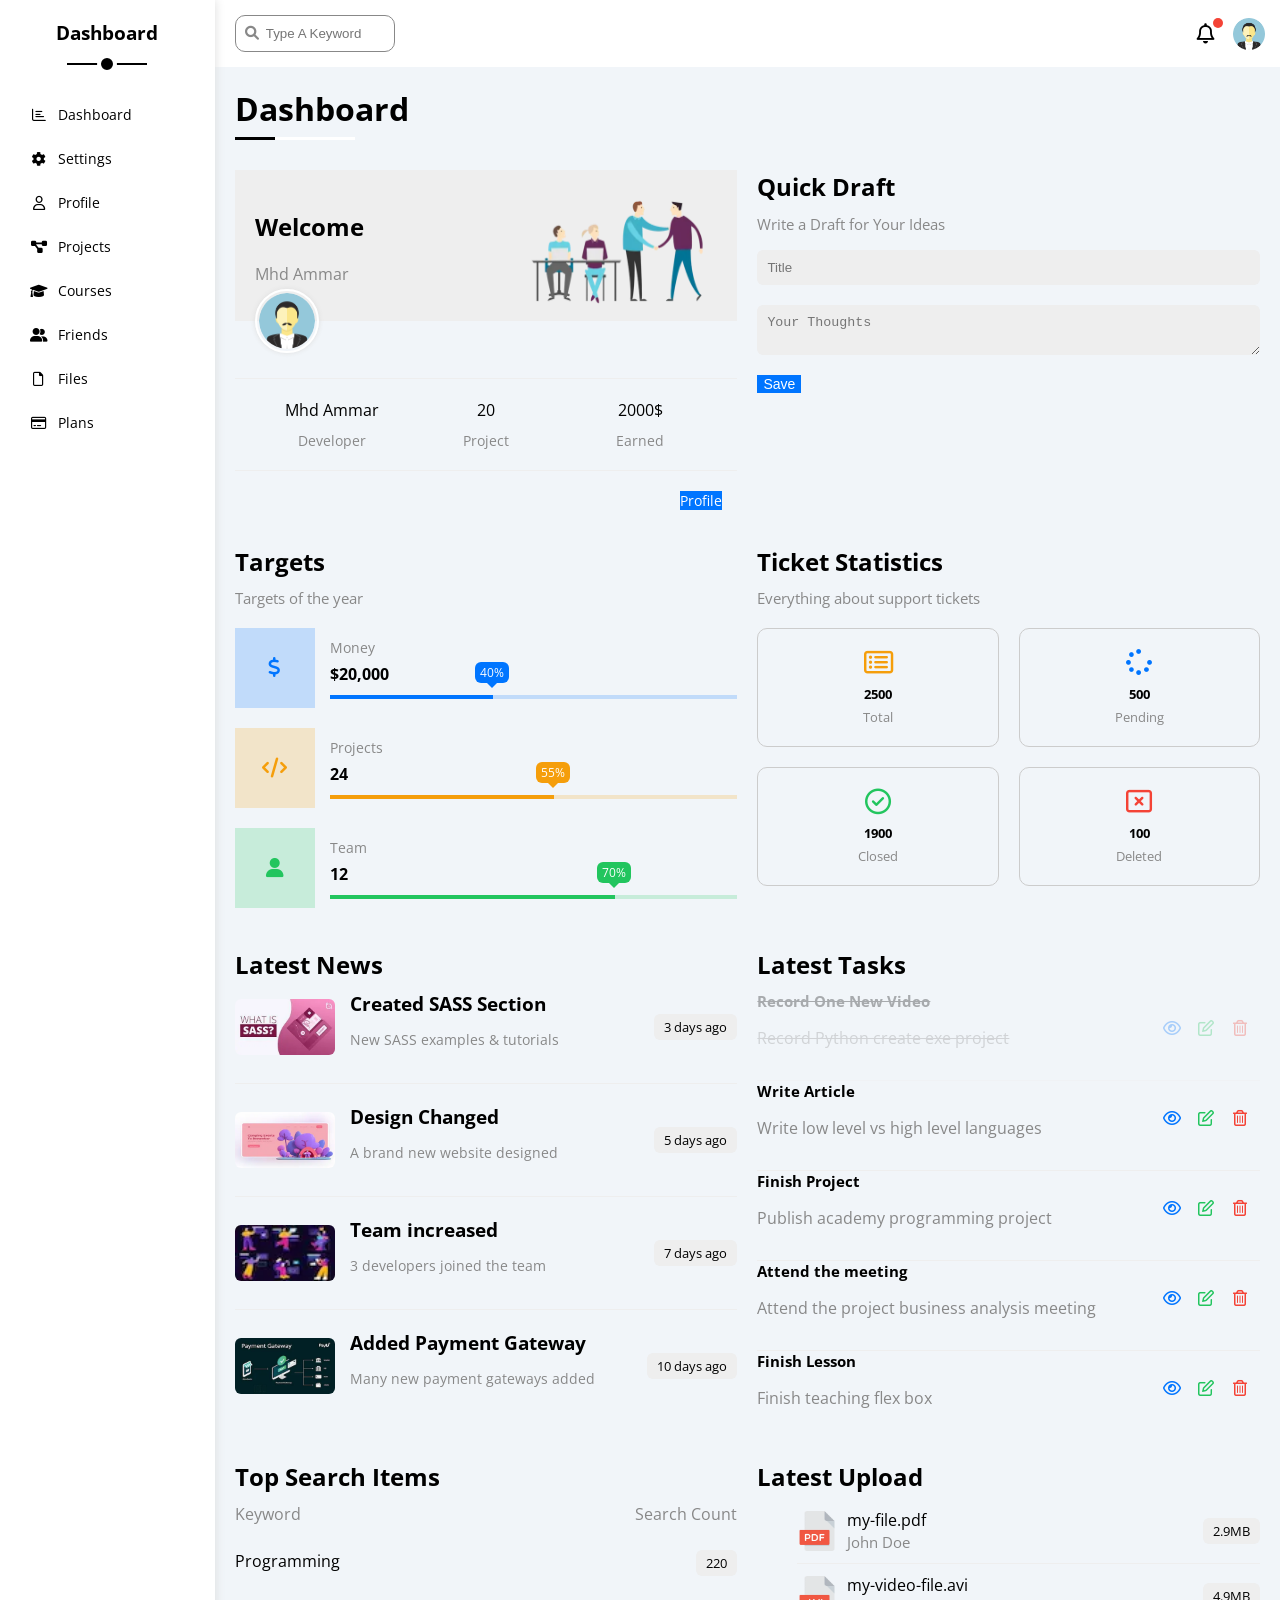
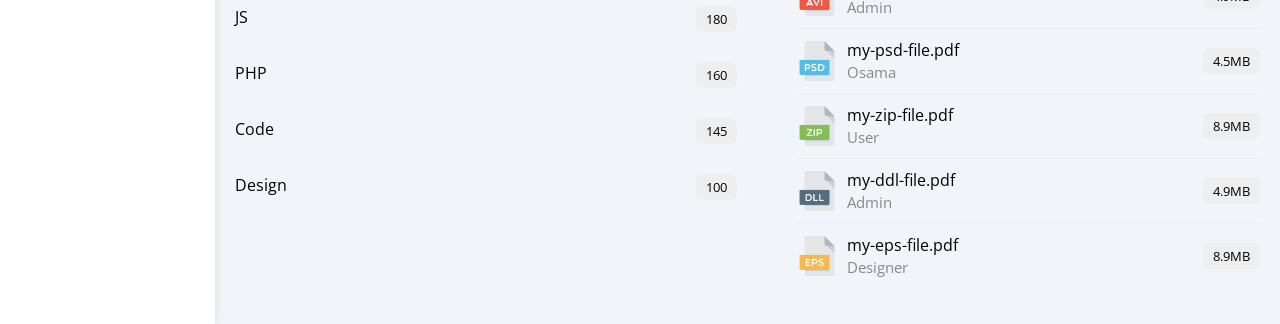
==== commit ebd88802: "latest upload" ====
--- a/index.html
+++ b/index.html
@@ -37,6 +37,7 @@
     <link rel="stylesheet" href="style/sections/tickets.css">
     <link rel="stylesheet" href="style/sections/lates-news.css">
     <link rel="stylesheet" href="style/sections/tasks.css">
+    <link rel="stylesheet" href="style/sections/latest-upload.css">
 
     <!-- Google Fonts -->
     <link rel="preconnect" href="https://fonts.googleapis.com">
@@ -349,6 +350,85 @@
                     </div>
                 </div>
                 <!-- End Top Search -->
+                <!-- Start Latest Upload -->
+                <div class="latest-upload widget">
+                    <h2 class="mt-0 mb-10">Latest Upload</h2>
+                    <ul class="m-0 list-none">
+                        <li class="between-flex pb-10 mb-10">
+                            <div class="d-flex align-center">
+                                <img src="images/pdf.webp" alt="" class="mr-10">
+                                <div>
+                                    <span class="d-block">my-file.pdf</span>
+                                    <span class="fs-15 c-grey">John Doe</span>
+                                </div>
+                            </div>
+                            <div class="label">
+                                2.9MB
+                            </div>
+                        </li>
+                        <li class="between-flex pb-10 mb-10">
+                            <div class="d-flex align-center">
+                                <img src="images/avi.webp" alt="" class="mr-10">
+                                <div>
+                                    <span class="d-block">my-video-file.avi</span>
+                                    <span class="fs-15 c-grey">Admin</span>
+                                </div>
+                            </div>
+                            <div class="label">
+                                4.9MB
+                            </div>
+                        </li>
+                        <li class="between-flex pb-10 mb-10">
+                            <div class="d-flex align-center">
+                                <img src="images/psd.webp" alt="" class="mr-10">
+                                <div>
+                                    <span class="d-block">my-psd-file.pdf</span>
+                                    <span class="fs-15 c-grey">Osama</span>
+                                </div>
+                            </div>
+                            <div class="label">
+                                4.5MB
+                            </div>
+                        </li>
+                        <li class="between-flex pb-10 mb-10">
+                            <div class="d-flex align-center">
+                                <img src="images/zip.webp" alt="" class="mr-10">
+                                <div>
+                                    <span class="d-block">my-zip-file.pdf</span>
+                                    <span class="fs-15 c-grey">User</span>
+                                </div>
+                            </div>
+                            <div class="label">
+                                8.9MB
+                            </div>
+                        </li>
+                        <li class="between-flex pb-10 mb-10">
+                            <div class="d-flex align-center">
+                                <img src="images/dll.webp" alt="" class="mr-10">
+                                <div>
+                                    <span class="d-block">my-ddl-file.pdf</span>
+                                    <span class="fs-15 c-grey">Admin</span>
+                                </div>
+                            </div>
+                            <div class="label">
+                                4.9MB
+                            </div>
+                        </li>
+                        <li class="between-flex pb-10 mb-10">
+                            <div class="d-flex align-center">
+                                <img src="images/eps.webp" alt="" class="mr-10">
+                                <div>
+                                    <span class="d-block">my-eps-file.pdf</span>
+                                    <span class="fs-15 c-grey">Designer</span>
+                                </div>
+                            </div>
+                            <div class="label">
+                                8.9MB
+                            </div>
+                        </li>
+                    </ul>
+                </div>
+                <!-- End Latest Upload -->
             </div>
         </div>
     </div>
--- a/style/framework/padding-and-margin.css
+++ b/style/framework/padding-and-margin.css
@@ -22,6 +22,10 @@
     padding-right: 10px;
 }
 
+.pb-10 {
+    padding-bottom: 10px;
+}
+
 .pb-15 {
     padding-bottom: 15px;
 }
@@ -29,7 +33,6 @@
 .pl-10 {
     padding-left: 10px;
 }
-
 
 .m-20 {
     margin: 20px;
--- a/style/components/label.css
+++ b/style/components/label.css
@@ -10,7 +10,7 @@
 
 @media (max-width: 767px) {
     .label {
-        margin: 10px auto;
+        /* margin: 10px auto; */
         width: fit-content;
     }
 }
--- a/style/sections/tasks.css
+++ b/style/sections/tasks.css
@@ -20,4 +20,13 @@
 
 .tasks .actions .icon:hover {
     transform: translateY(-2px);
+}
+
+@media (max-width: 767px) {
+    .tasks .actions .icon {
+        margin-top: 5px;
+        margin-bottom: 5px;
+        display: flex;
+        flex-direction: column;
+    }
 }
--- a/style/sections/latest-upload.css
+++ b/style/sections/latest-upload.css
@@ -0,0 +1,8 @@
+.latest-upload ul li:not(:last-of-type) {
+    border-bottom: 1px solid #eee;
+}
+
+.latest-upload img {
+    width: 40px;
+    height: 40px;
+}
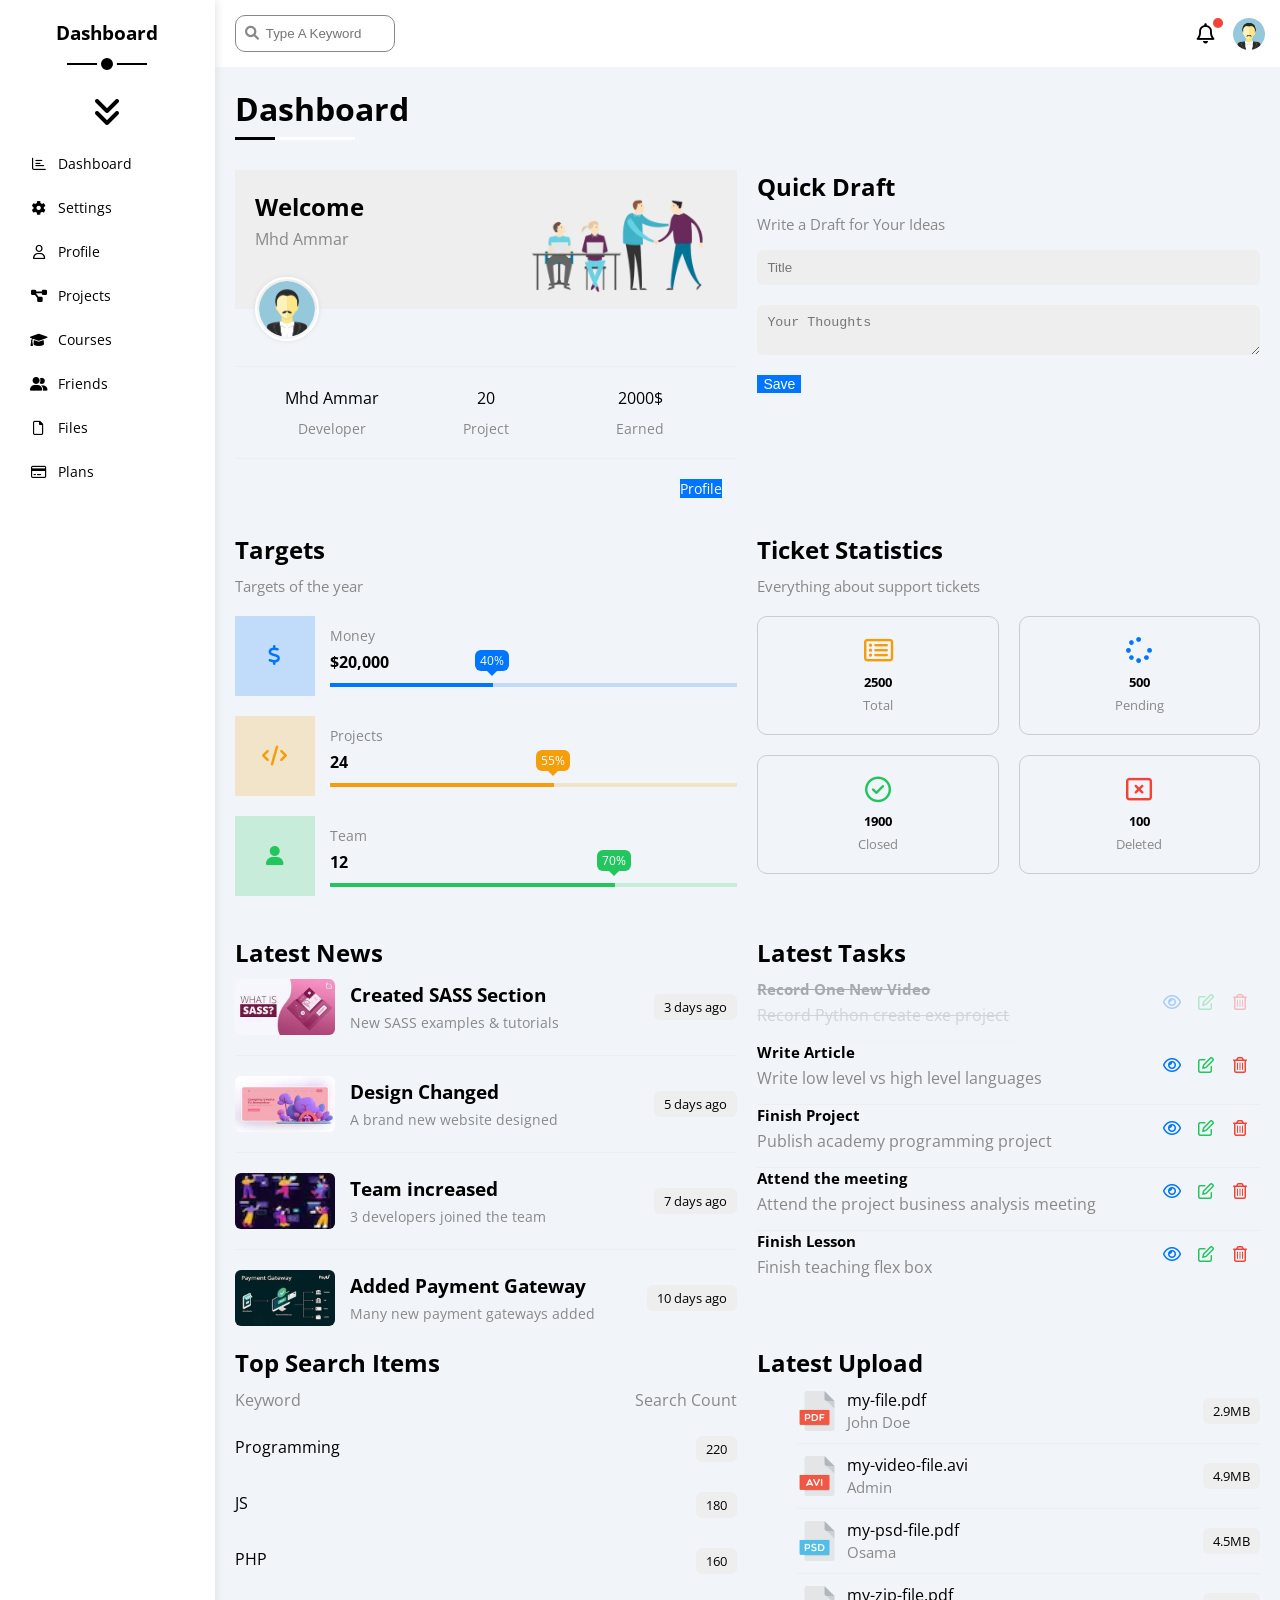
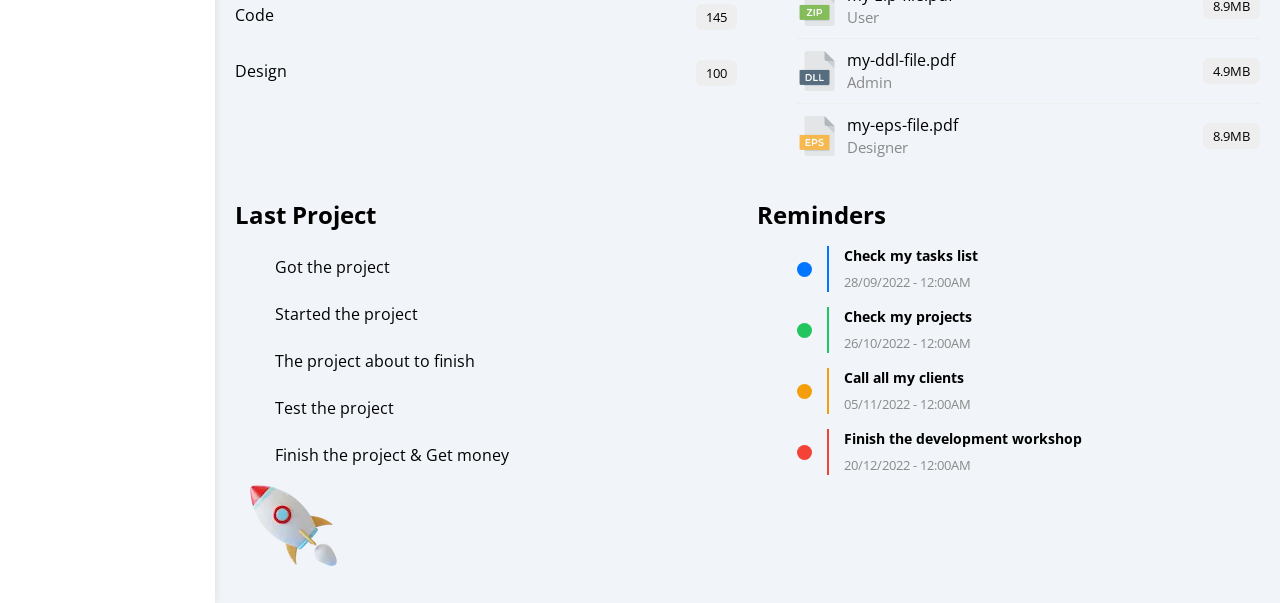
==== commit 27fccf72: "reminders widget" ====
--- a/index.html
+++ b/index.html
@@ -38,6 +38,8 @@
     <link rel="stylesheet" href="style/sections/lates-news.css">
     <link rel="stylesheet" href="style/sections/tasks.css">
     <link rel="stylesheet" href="style/sections/latest-upload.css">
+    <link rel="stylesheet" href="style/sections/last-project.css">
+    <link rel="stylesheet" href="style/sections/reminders.css">
 
     <!-- Google Fonts -->
     <link rel="preconnect" href="https://fonts.googleapis.com">
@@ -48,6 +50,7 @@
     <div class="page d-flex">
         <div class="sidebar bg-white p-20 p-relative">
             <h3 class="p-relative txt-c mt-0">Dashboard</h3>
+            <i class="fa-solid fa-angles-down fa-2x p-relative txt-c mt-0 d-none w-full logo"></i>
             <ul class="p-0 list-none">
                 <li>
                     <a class="active d-flex align-center fs-14 c-black rad-6 p-10 mb-5" href="index.html">
@@ -429,6 +432,54 @@
                     </ul>
                 </div>
                 <!-- End Latest Upload -->
+                <!-- Start Last Project -->
+                <div class="last-project widget p-relative">
+                    <h2 class="mt-0 mb-10">Last Project</h2>
+                    <ul class="list-none m-0 p-relative">
+                        <li class="mt-25 d-flex align-center done">Got the project</li>
+                        <li class="mt-25 d-flex align-center done">Started the project</li>
+                        <li class="mt-25 d-flex align-center current">The project about to finish</li>
+                        <li class="mt-25 d-flex align-center">Test the project</li>
+                        <li class="mt-25 d-flex align-center">Finish the project & Get money</li>
+                    </ul>
+                    <img src="/images/plane.webp" alt="" class="launch-icon hide-mobile">
+                </div>
+                <!-- End Last Project -->
+                <!-- Start Reminders -->
+                <div class="reminders widget p-relative">
+                    <h2 class="mt-0 mb-10">Reminders</h2>
+                    <ul class="m-0 list-none">
+                        <li class="d-flex align-center mt-15">
+                            <span class="key bg-blue mr-15 d-block rad-half"></span>
+                            <div class="pl-15 blue">
+                                <p class="fs-14 fw-bold mt-0 mb-5">Check my tasks list</p>
+                                <span class="fs-13 c-grey">28/09/2022 - 12:00AM</span>
+                            </div>
+                        </li>
+                        <li class="d-flex align-center mt-15">
+                            <span class="key bg-green mr-15 d-block rad-half"></span>
+                            <div class="pl-15 green">
+                                <p class="fs-14 fw-bold mt-0 mb-5">Check my projects</p>
+                                <span class="fs-13 c-grey">26/10/2022 - 12:00AM</span>
+                            </div>
+                        </li>
+                        <li class="d-flex align-center mt-15">
+                            <span class="key bg-orange mr-15 d-block rad-half"></span>
+                            <div class="pl-15 orange">
+                                <p class="fs-14 fw-bold mt-0 mb-5">Call all my clients</p>
+                                <span class="fs-13 c-grey">05/11/2022 - 12:00AM</span>
+                            </div>
+                        </li>
+                        <li class="d-flex align-center mt-15">
+                            <span class="key bg-red mr-15 d-block rad-half"></span>
+                            <div class="pl-15 red">
+                                <p class="fs-14 fw-bold mt-0 mb-5">Finish the development workshop</p>
+                                <span class="fs-13 c-grey">20/12/2022 - 12:00AM</span>
+                            </div>
+                        </li>
+                    </ul>
+                </div>
+                <!-- End Reminders -->
             </div>
         </div>
     </div>
--- a/style/framework/padding-and-margin.css
+++ b/style/framework/padding-and-margin.css
@@ -34,9 +34,17 @@
     padding-left: 10px;
 }
 
+.pl-15 {
+    padding-left: 15px;
+}
+
 .m-20 {
     margin: 20px;
 }
+
+.m-0 {
+    margin: 0;
+}  
 
 .mt-0 {
     margin-top: 0;
@@ -50,8 +58,16 @@
     margin-top: 10px;
 }
 
+.mt-15 {
+    margin-top: 15px;
+}
+
 .mt-20 {
     margin-top: 20px;
+}
+
+.mt-25 {
+    margin-top: 25px;
 }
 
 .mr-5 {
--- a/style/framework/color.css
+++ b/style/framework/color.css
@@ -16,6 +16,10 @@
 
 .bg-blue {
     background-color: var(--blue-color);
+}
+
+.bg-red {
+    background-color: var(--red-color);
 }
 
 .c-black {
--- a/style/framework/border.css
+++ b/style/framework/border.css
@@ -6,6 +6,10 @@
     border-radius: 10px;
 }
 
+.rad-half {
+    border-radius: 50%;
+}
+
 .b-none {
     border: none;
 }
--- a/style/sections/reminders.css
+++ b/style/sections/reminders.css
@@ -0,0 +1,20 @@
+.reminders ul li .key {
+    width: 15px;
+    height: 15px;
+}
+
+.reminders ul li > .blue {
+    border-left: 2px solid var(--blue-color);
+}
+
+.reminders ul li > .green {
+    border-left: 2px solid var(--green-color);
+}
+
+.reminders ul li > .orange {
+    border-left: 2px solid var(--orange-color);
+}
+
+.reminders ul li > .red {
+    border-left: 2px solid var(--red-color);
+}
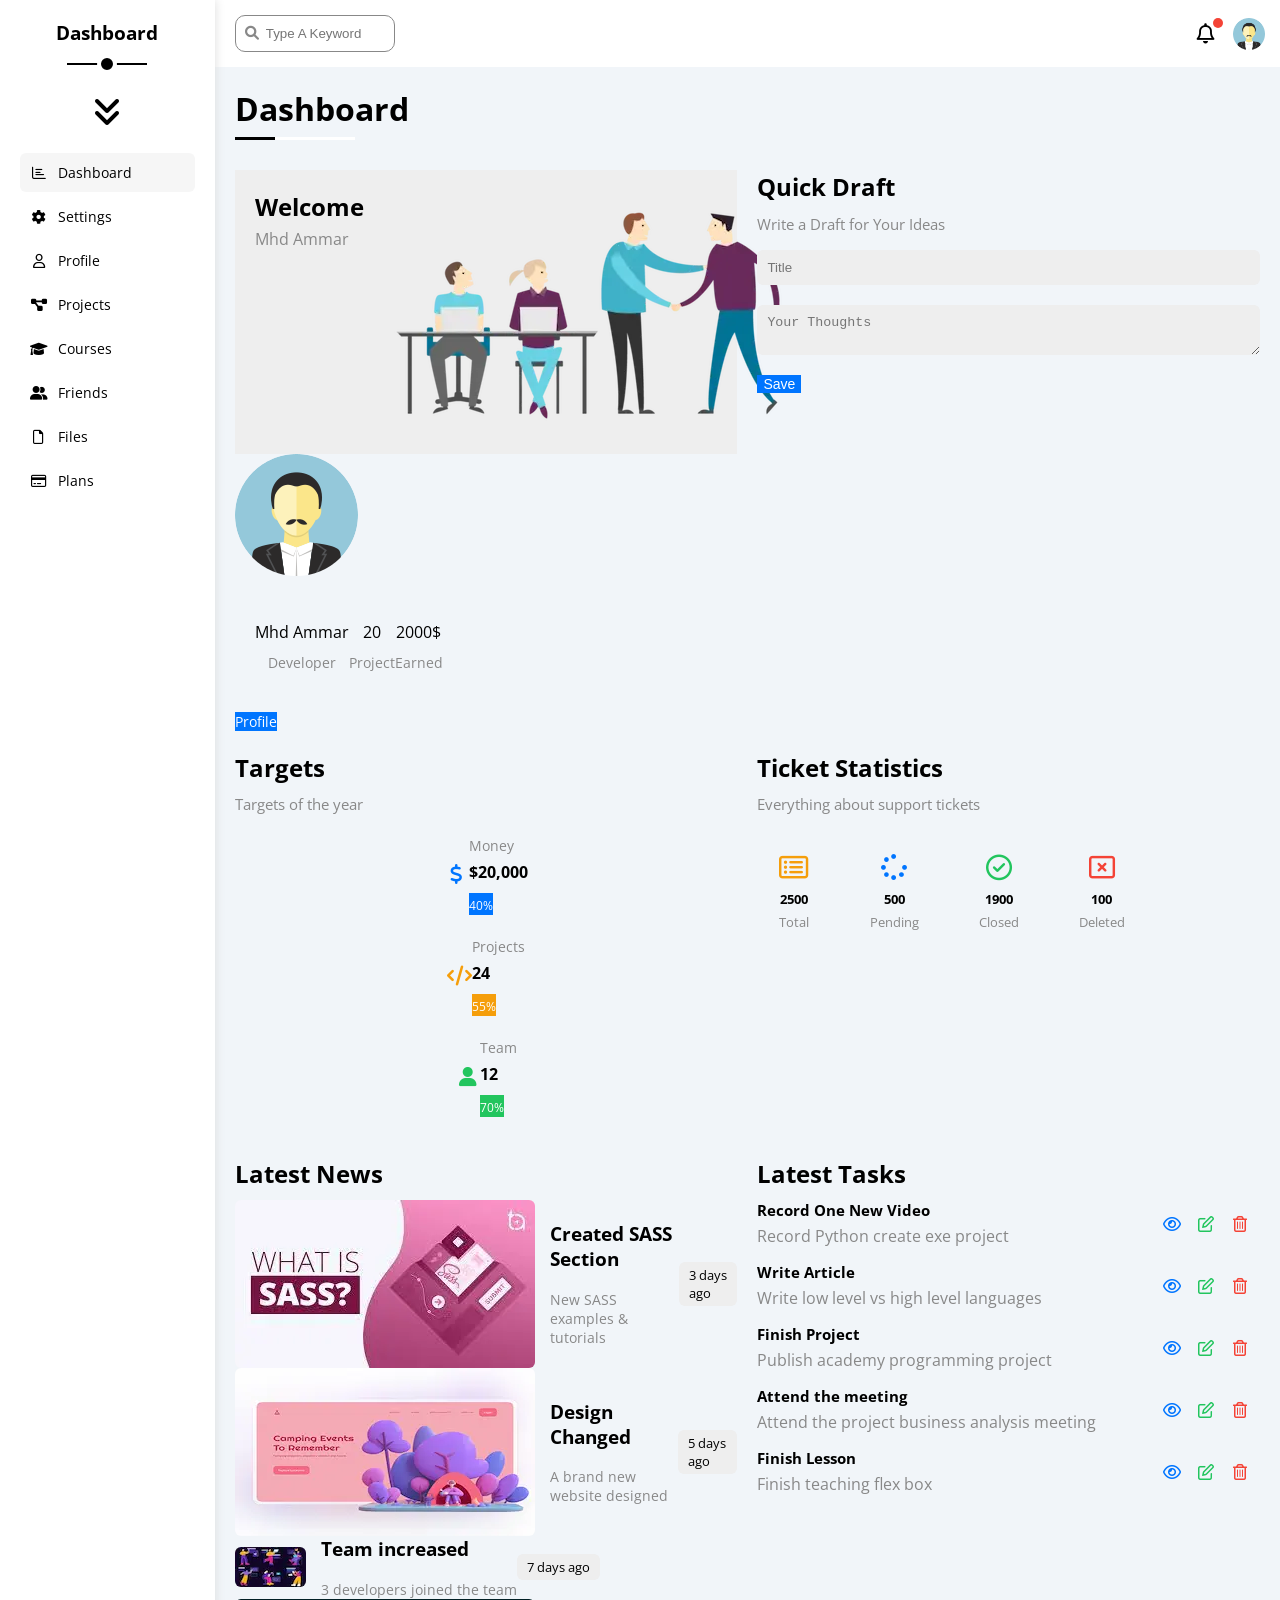
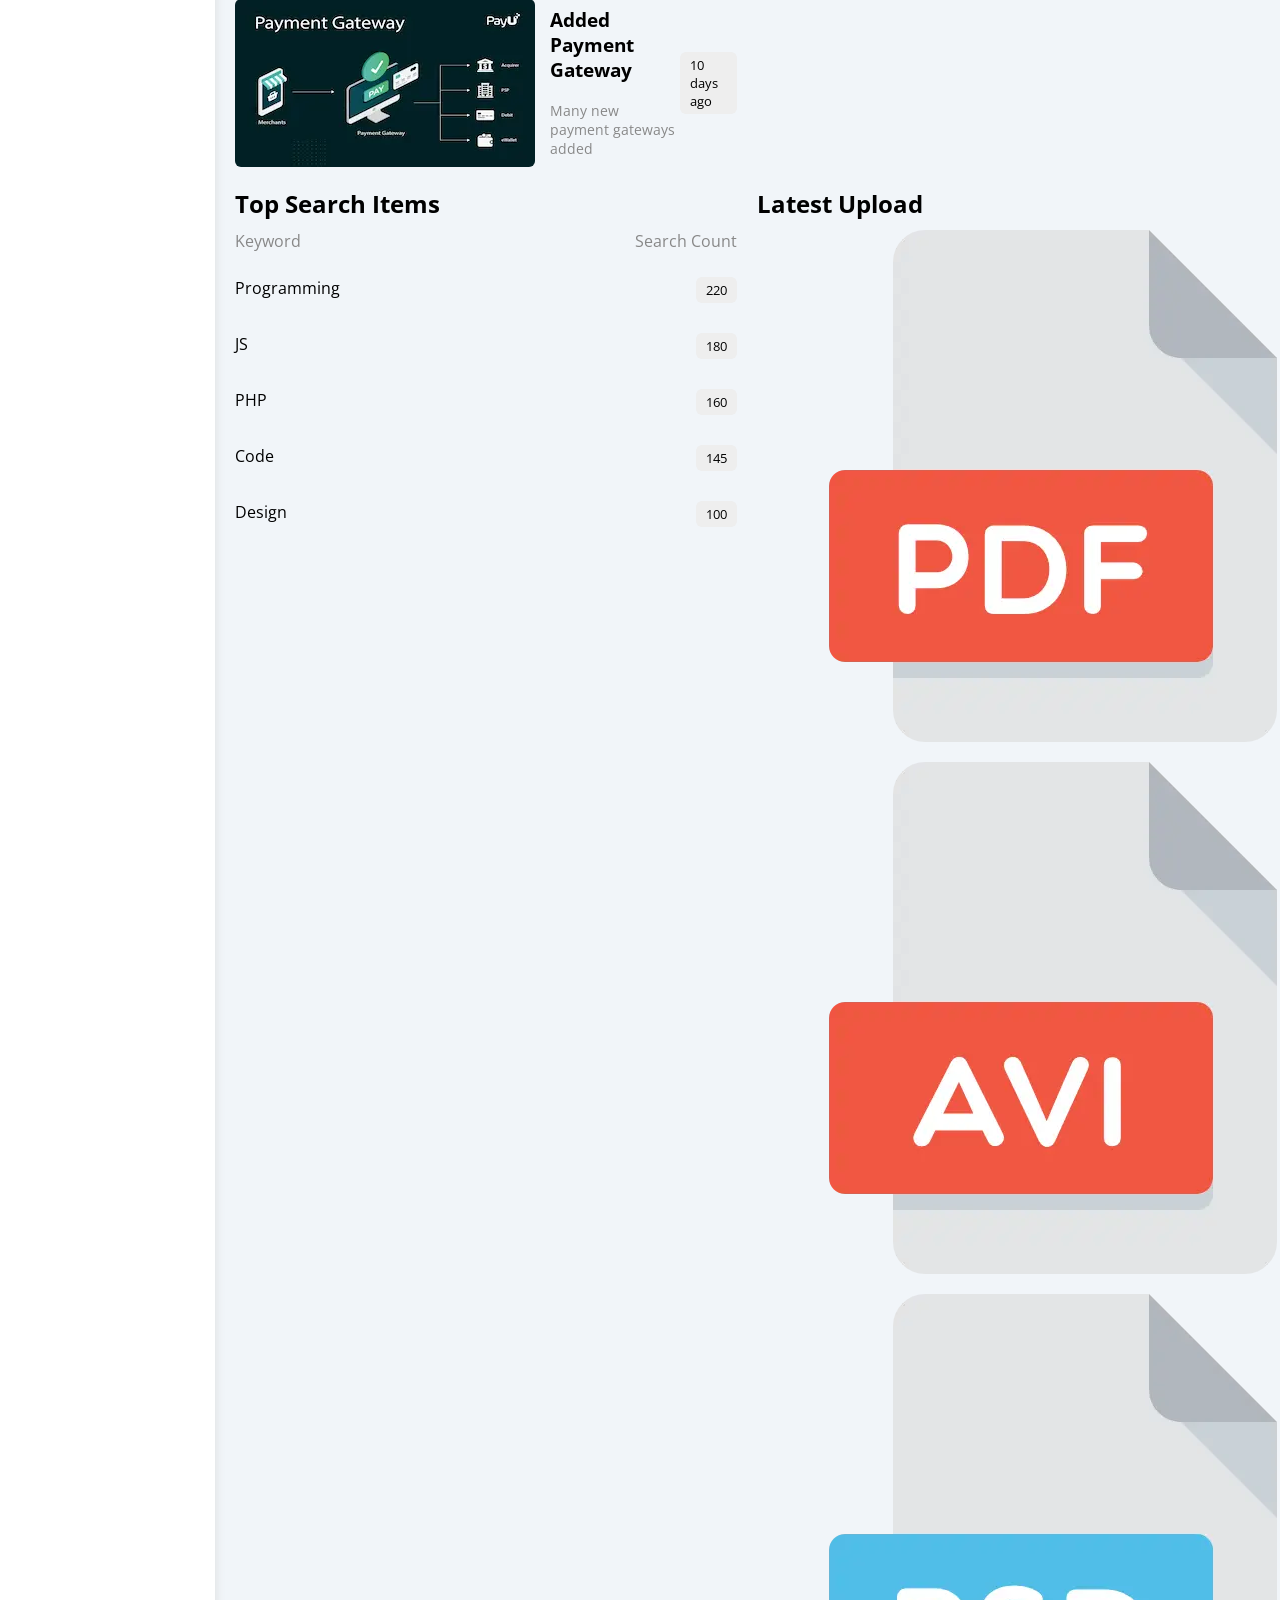
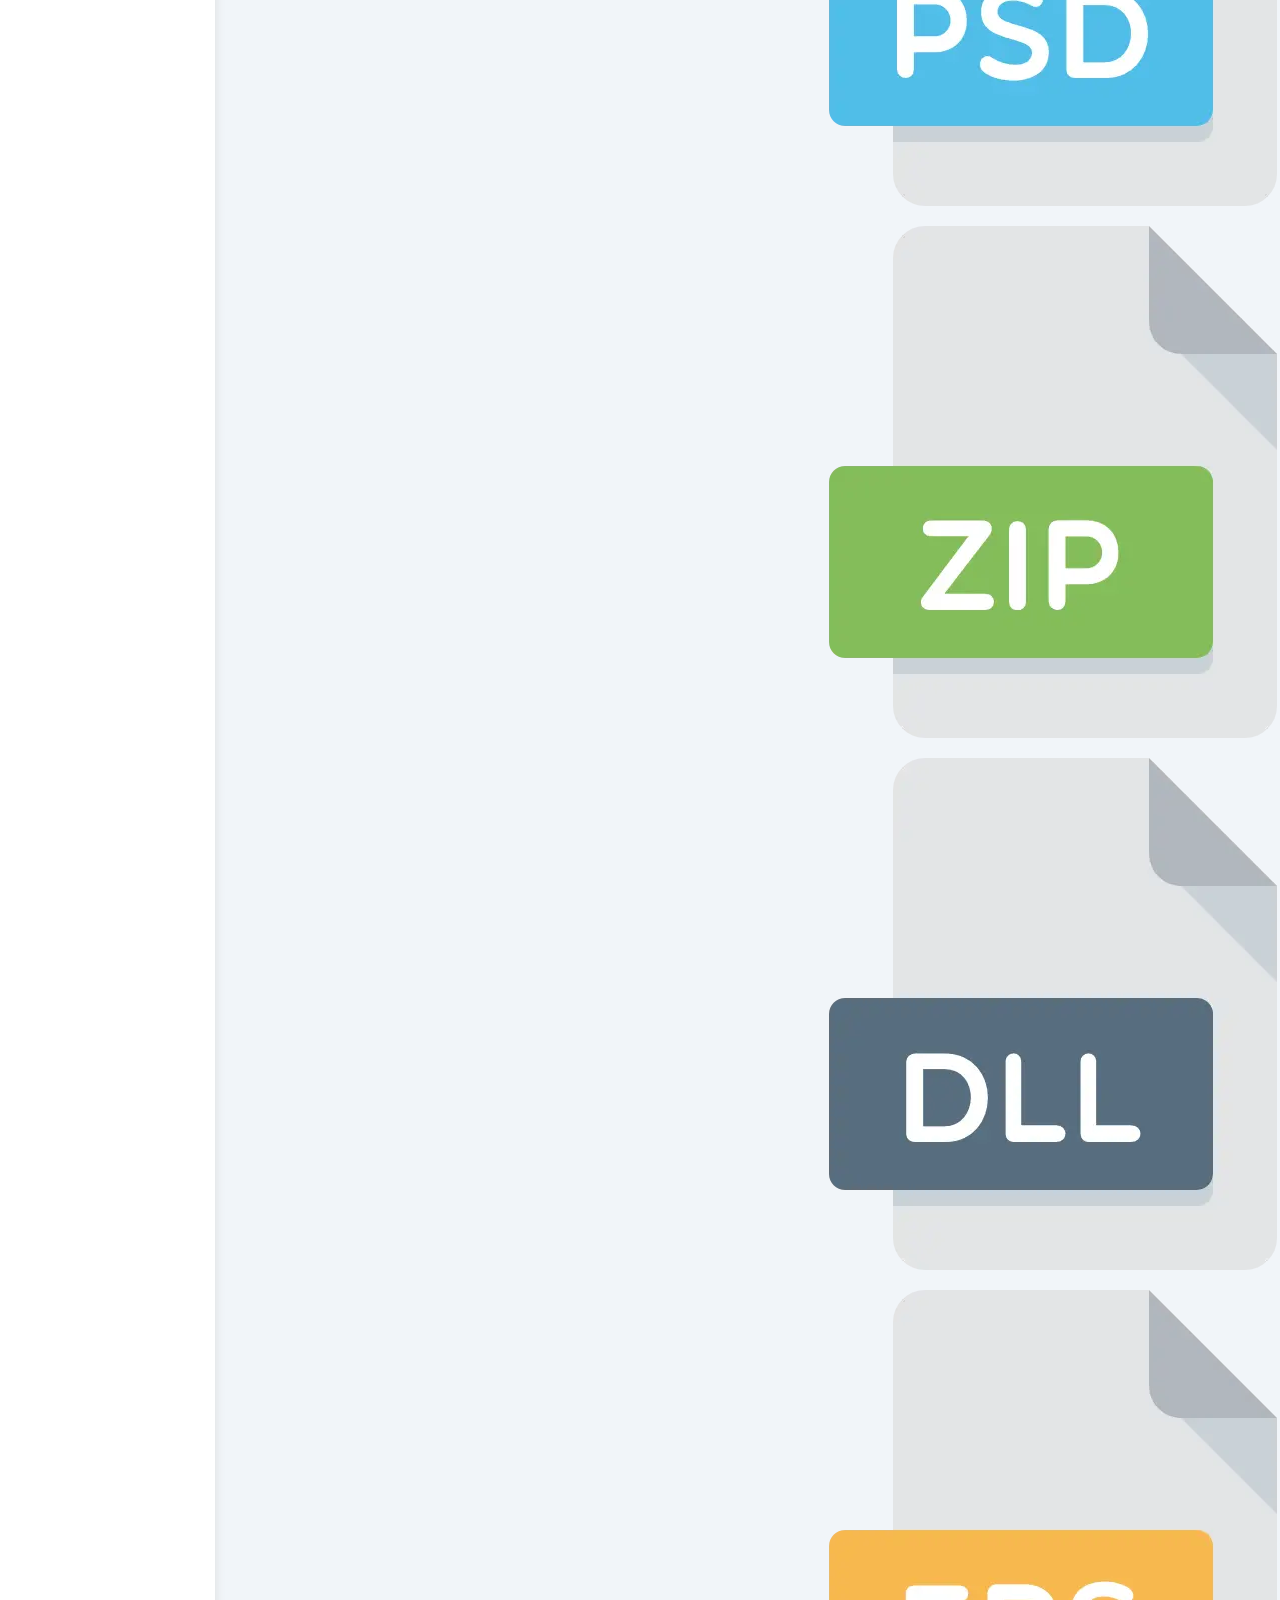
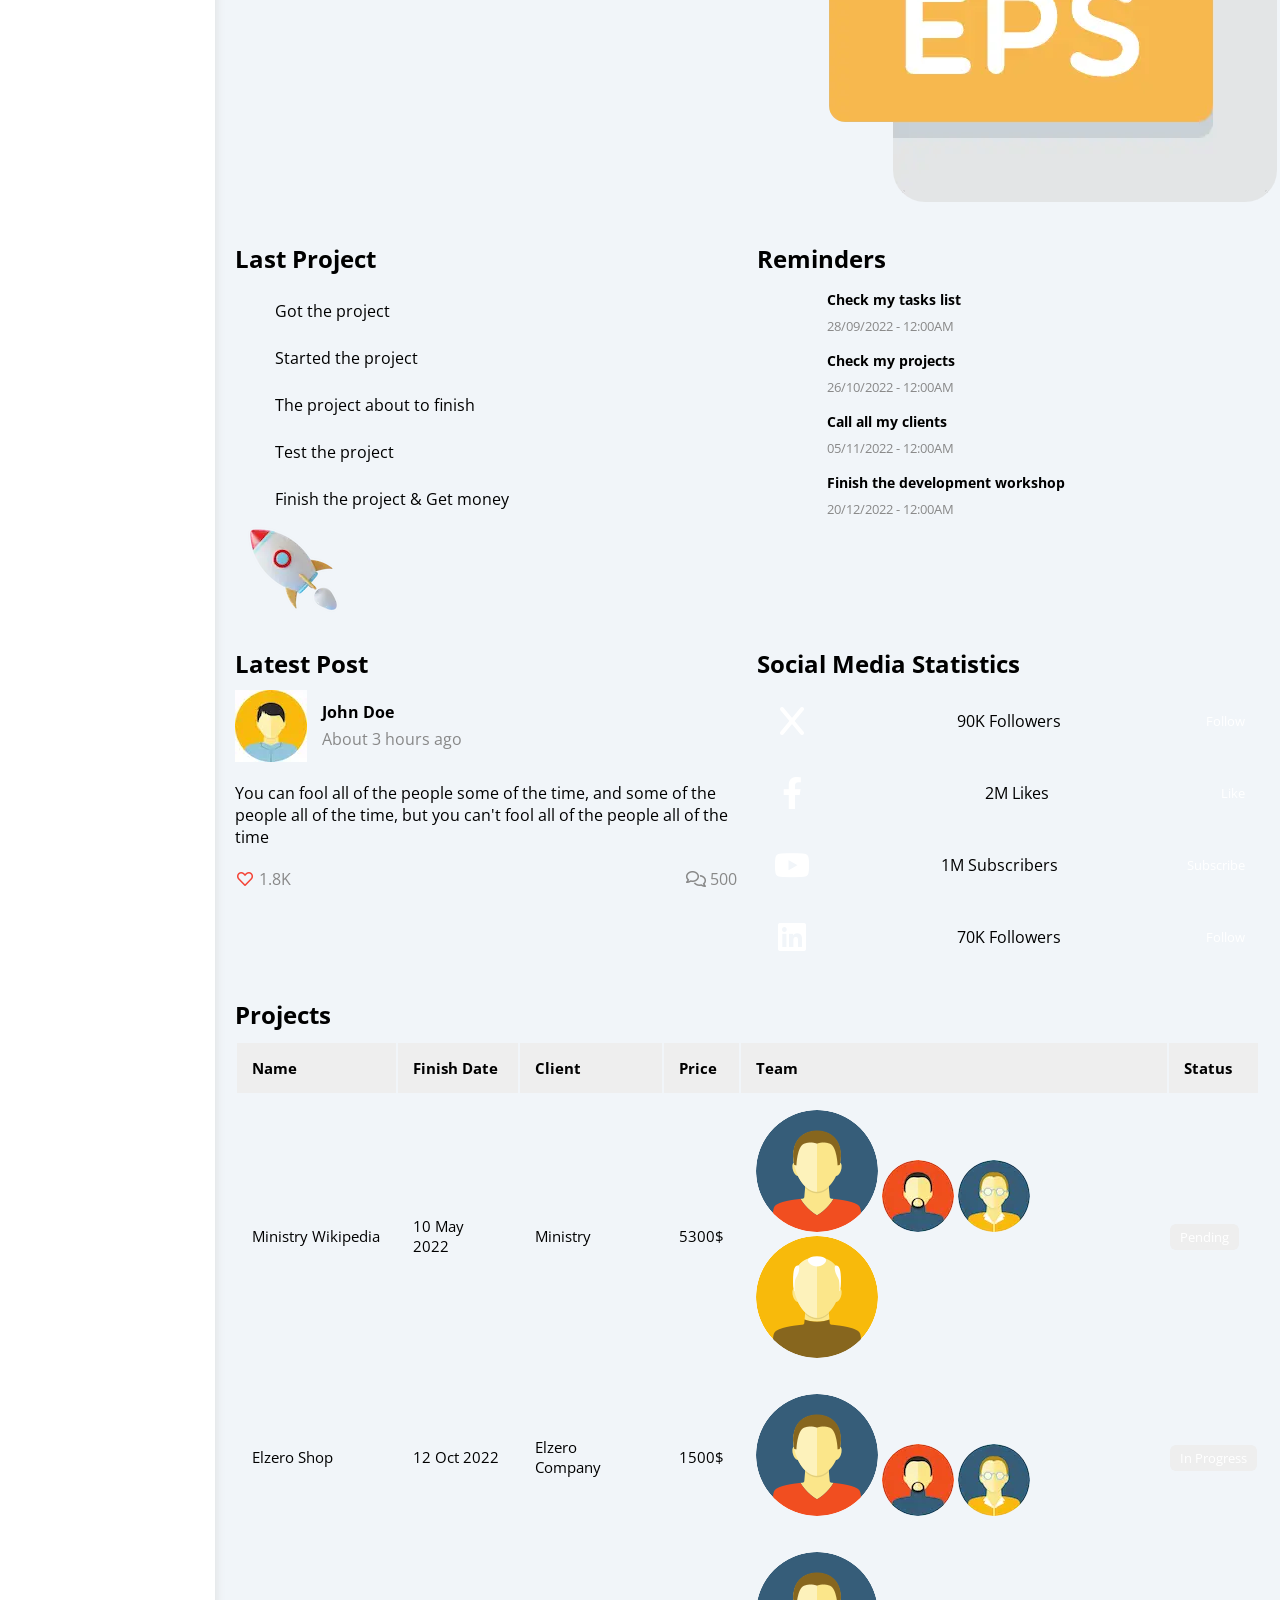
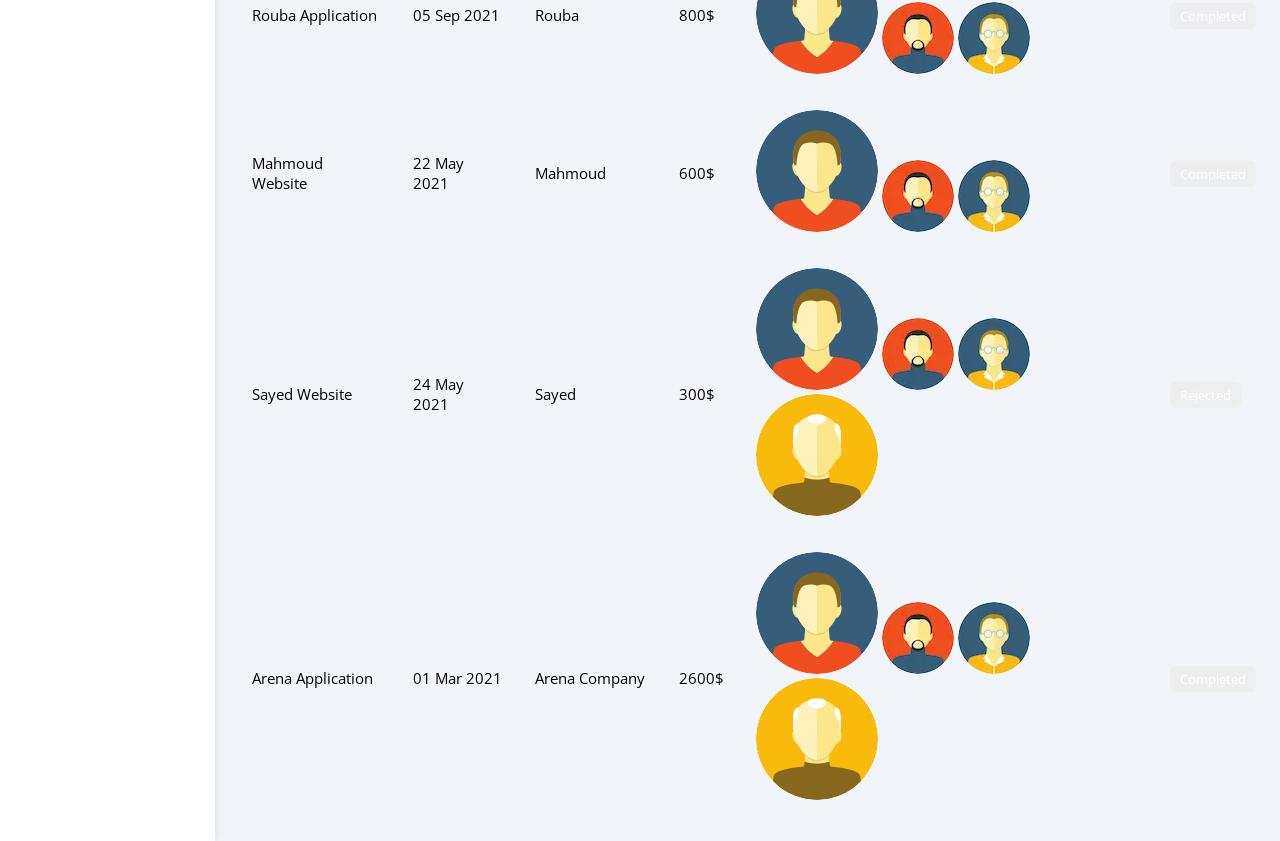
==== commit 04f4d3c3: "build toggle component" ====
--- a/index.html
+++ b/index.html
@@ -31,15 +31,18 @@
     <!-- Sections CSS Files -->
     <link rel="stylesheet" href="style/sections/sidebar.css">
     <link rel="stylesheet" href="style/sections/content.css">
-    <link rel="stylesheet" href="style/sections/welcome.css">
-    <link rel="stylesheet" href="style/sections/quick-draft.css">
-    <link rel="stylesheet" href="style/sections/targets.css">
-    <link rel="stylesheet" href="style/sections/tickets.css">
-    <link rel="stylesheet" href="style/sections/lates-news.css">
-    <link rel="stylesheet" href="style/sections/tasks.css">
-    <link rel="stylesheet" href="style/sections/latest-upload.css">
-    <link rel="stylesheet" href="style/sections/last-project.css">
-    <link rel="stylesheet" href="style/sections/reminders.css">
+    <link rel="stylesheet" href="style/sections/dashboard/welcome.css">
+    <link rel="stylesheet" href="style/sections/dashboard/quick-draft.css">
+    <link rel="stylesheet" href="style/sections/dashboard/targets.css">
+    <link rel="stylesheet" href="style/sections/dashboard/tickets.css">
+    <link rel="stylesheet" href="style/sections/dashboard/lates-news.css">
+    <link rel="stylesheet" href="style/sections/dashboard/tasks.css">
+    <link rel="stylesheet" href="style/sections/dashboard/latest-upload.css">
+    <link rel="stylesheet" href="style/sections/dashboard/last-project.css">
+    <link rel="stylesheet" href="style/sections/dashboard/reminders.css">
+    <link rel="stylesheet" href="style/sections/dashboard/last-post.css">
+    <link rel="stylesheet" href="style/sections/dashboard/social-media.css">
+    <link rel="stylesheet" href="style/sections/dashboard/projects-table.css">
 
     <!-- Google Fonts -->
     <link rel="preconnect" href="https://fonts.googleapis.com">
@@ -59,43 +62,43 @@
                     </a>
                 </li>
                 <li>
-                    <a class="d-flex align-center fs-14 c-black rad-6 p-10 mb-5" href="settings.html">
+                    <a class="d-flex align-center fs-14 c-black rad-6 p-10 mb-5" href="pages/settings.html">
                         <i class="fa-solid fa-gear fa-fw"></i>
                         <span class="fs-14 ml-10 hide-mobile">Settings</span>
                     </a>
                 </li>
                 <li>
-                    <a class="d-flex align-center fs-14 c-black rad-6 p-10 mb-5" href="profile.html">
+                    <a class="d-flex align-center fs-14 c-black rad-6 p-10 mb-5" href="pages/profile.html">
                         <i class="fa-regular fa-user fa-fw"></i>
                         <span class="fs-14 ml-10 hide-mobile">Profile</span>
                     </a>
                 </li>
                 <li>
-                    <a class="d-flex align-center fs-14 c-black rad-6 p-10 mb-5" href="projects.html">
+                    <a class="d-flex align-center fs-14 c-black rad-6 p-10 mb-5" href="pages/projects.html">
                         <i class="fa-solid fa-diagram-project fa-fw"></i>
                         <span class="fs-14 ml-10 hide-mobile">Projects</span>
                     </a>
                 </li>
                 <li>
-                    <a class="d-flex align-center fs-14 c-black rad-6 p-10 mb-5" href="courses.html">
+                    <a class="d-flex align-center fs-14 c-black rad-6 p-10 mb-5" href="pages/courses.html">
                         <i class="fa-solid fa-graduation-cap fa-fw"></i>
                         <span class="fs-14 ml-10 hide-mobile">Courses</span>
                     </a>
                 </li>
                 <li>
-                    <a class="d-flex align-center fs-14 c-black rad-6 p-10 mb-5" href="friends.html">
+                    <a class="d-flex align-center fs-14 c-black rad-6 p-10 mb-5" href="pages/friends.html">
                         <i class="fa-solid fa-user-group fa-fw"></i>
                         <span class="fs-14 ml-10 hide-mobile">Friends</span>
                     </a>
                 </li>
                 <li>
-                    <a class="d-flex align-center fs-14 c-black rad-6 p-10 mb-5" href="files.html">
+                    <a class="d-flex align-center fs-14 c-black rad-6 p-10 mb-5" href="pages/files.html">
                         <i class="fa-regular fa-file fa-fw"></i>
                         <span class="fs-14 ml-10 hide-mobile">Files</span>
                     </a>
                 </li>
                 <li>
-                    <a class="d-flex align-center fs-14 c-black rad-6 p-10 mb-5" href="plans.html">
+                    <a class="d-flex align-center fs-14 c-black rad-6 p-10 mb-5" href="pages/plans.html">
                         <i class="fa-regular fa-credit-card fa-fw"></i>
                         <span class="fs-14 ml-10 hide-mobile">Plans</span>
                     </a>
@@ -116,6 +119,7 @@
             </div>
             <!-- End Head -->
             <h1 class="p-relative">Dashboard</h1>
+            <!-- Start Widgets -->
             <div class="wrapper d-grid gap-20 gap-10-mobile">
                 <!-- Start Welcome Widget -->
                 <div class="welcome widget txt-c-mobile">
@@ -137,7 +141,7 @@
                 <!-- End Welcome Widget -->
                 <!-- Start Quick Draft Widget -->
                 <div class="quick-draft widget">
-                    <h2 class="mt-0 mb-10 ">Quick Draft</h2>
+                    <h2 class="mt-0 mb-10">Quick Draft</h2>
                     <pc class="mt-0 mb-20 c-grey fs-15">Write a Draft for Your Ideas</p>
                     <form action="POST">
                         <input type="text" name="title" placeholder="Title" class="d-block mb-20 w-full p-10 b-none bg-eee rad-6">
@@ -480,7 +484,154 @@
                     </ul>
                 </div>
                 <!-- End Reminders -->
+                <!-- Start Last Post -->
+                <div class="latest-post widget p-relative">
+                    <h2 class="mt-0 mb-10">Latest Post</h2>
+                    <div class="top d-flex align-center">
+                        <img src="images/g1010.webp" alt="" class="avatar mr-15">
+                        <div class="info">
+                            <span class="d-block mb-5 fw-bold">John Doe</span>
+                            <span class="c-grey">About 3 hours ago</span>
+                        </div>
+                    </div>
+                    <div class="post-content txt-c-mobile pt-20 pb-20 mt-20 mb-20">
+                        You can fool all of the people some of the time, and some of the people all of the time, but you can't fool all of the people all of the time
+                    </div>
+                    <div class="post-stats between-flex c-grey">
+                        <div>
+                            <i class="fa-regular fa-heart c-red"></i>
+                            <span>1.8K</span>
+                        </div>
+                        <div>
+                            <i class="fa-regular fa-comments"></i>
+                            <span>500</span>
+                        </div>
+                    </div>
+                </div>
+                <!-- End Last Post -->
+                <!-- Start Social Media Stats -->
+                <div class="social-media widget p-relative">
+                    <h2 class="mt-0 mb-10">Social Media Statistics</h2>
+                    <div class="box x p-15 p-relative mb-10 between-flex">
+                        <i class="fa-brands fa-x fa-2x c-white h-full center-flex"></i>
+                        <span>90K Followers</span>
+                        <a href="#" class="fs-13 c-white btn-shape">Follow</a>
+                    </div>
+                    <div class="box facebook p-15 p-relative mb-10 between-flex">
+                        <i class="fa-brands fa-facebook-f fa-2x c-white h-full center-flex"></i>
+                        <span>2M Likes</span>
+                        <a href="#" class="fs-13 c-white btn-shape">Like</a>
+                    </div>
+                    <div class="box youtube p-15 p-relative mb-10 between-flex">
+                        <i class="fa-brands fa-youtube fa-2x c-white h-full center-flex"></i>
+                        <span>1M Subscribers</span>
+                        <a href="#" class="fs-13 c-white btn-shape">Subscribe</a>
+                    </div>
+                    <div class="box linkedin p-15 p-relative mb-10 between-flex">
+                        <i class="fa-brands fa-linkedin fa-2x c-white h-full center-flex"></i>
+                        <span>70K Followers</span>
+                        <a href="#" class="fs-13 c-white btn-shape">Follow</a>
+                    </div>
+                </div>
+                <!-- End Social Media Stats -->
             </div>
+            <!-- End Widgets -->
+            <!-- Start Projects Table -->
+            <div class="projects p20 pg-white rad-10 m-20">
+                <h2 class="mt-0 mb-10">Projects</h2>
+                <div class="responsive-table">
+                    <table class="fs-15 w-full">
+                        <thead>
+                            <tr>
+                                <td class="bg-eee fw-bold p-15">Name</td>
+                                <td class="bg-eee fw-bold p-15">Finish Date</td>
+                                <td class="bg-eee fw-bold p-15">Client</td>
+                                <td class="bg-eee fw-bold p-15">Price</td>
+                                <td class="bg-eee fw-bold p-15">Team</td>
+                                <td class="bg-eee fw-bold p-15">Status</td>
+                            </tr>
+                        </thead>
+                        <tbody>
+                            <tr>
+                                <td class="p-15">Ministry Wikipedia</td>
+                                <td class="p-15">10 May 2022</td>
+                                <td class="p-15">Ministry</td>
+                                <td class="p-15">5300$</td>
+                                <td class="p-15">
+                                    <img src="images/g1140.webp" alt="" class="rad-half">
+                                    <img src="images/g1276.webp" alt="" class="rad-half">
+                                    <img src="images/g1310.webp" alt="" class="rad-half">
+                                    <img src="images/g1384.webp" alt="" class="rad-half">
+                                </td>
+                                <td><span class="label bg-orange c-white">Pending</span></td>
+                            </tr>
+                            <tr>
+                                <td class="p-15">Elzero Shop</td>
+                                <td class="p-15">12 Oct 2022</td>
+                                <td class="p-15">Elzero Company</td>
+                                <td class="p-15">1500$</td>
+                                <td class="p-15">
+                                    <img src="images/g1140.webp" alt="" class="rad-half">
+                                    <img src="images/g1276.webp" alt="" class="rad-half">
+                                    <img src="images/g1310.webp" alt="" class="rad-half">
+                                </td>
+                                <td><span class="label bg-blue c-white">In Progress</span></td>
+                            </tr>
+                            <tr>
+                                <td class="p-15">Rouba Application</td>
+                                <td class="p-15">05 Sep 2021</td>
+                                <td class="p-15">Rouba</td>
+                                <td class="p-15">800$</td>
+                                <td class="p-15">
+                                    <img src="images/g1140.webp" alt="" class="rad-half">
+                                    <img src="images/g1276.webp" alt="" class="rad-half">
+                                    <img src="images/g1310.webp" alt="" class="rad-half">
+                                </td>
+                                <td><span class="label bg-green c-white">Completed</span></td>
+                            </tr>
+                            <tr>
+                                <td class="p-15">Mahmoud Website</td>
+                                <td class="p-15">22 May 2021</td>
+                                <td class="p-15">Mahmoud</td>
+                                <td class="p-15">600$</td>
+                                <td class="p-15">
+                                    <img src="images/g1140.webp" alt="" class="rad-half">
+                                    <img src="images/g1276.webp" alt="" class="rad-half">
+                                    <img src="images/g1310.webp" alt="" class="rad-half">
+                                </td>
+                                <td><span class="label bg-green c-white">Completed</span></td>
+                            </tr>
+                            <tr>
+                                <td class="p-15">Sayed Website</td>
+                                <td class="p-15">24 May 2021</td>
+                                <td class="p-15">Sayed</td>
+                                <td class="p-15">300$</td>
+                                <td class="p-15">
+                                    <img src="images/g1140.webp" alt="" class="rad-half">
+                                    <img src="images/g1276.webp" alt="" class="rad-half">
+                                    <img src="images/g1310.webp" alt="" class="rad-half">
+                                    <img src="images/g1384.webp" alt="" class="rad-half">
+                                </td>
+                                <td><span class="label bg-red c-white">Rejected</span></td>
+                            </tr>
+                            <tr>
+                                <td class="p-15">Arena Application</td>
+                                <td class="p-15">01 Mar 2021</td>
+                                <td class="p-15">Arena Company</td>
+                                <td class="p-15">2600$</td>
+                                <td class="p-15">
+                                    <img src="images/g1140.webp" alt="" class="rad-half">
+                                    <img src="images/g1276.webp" alt="" class="rad-half">
+                                    <img src="images/g1310.webp" alt="" class="rad-half">
+                                    <img src="images/g1384.webp" alt="" class="rad-half">
+                                </td>
+                                <td><span class="label bg-green c-white">Completed</span></td>
+                            </tr>
+                        </tbody>
+                    </table>
+                </div>
+            </div>
+            <!-- End Projects Table -->
         </div>
     </div>
 </body>
--- a/style/sections/sidebar.css
+++ b/style/sections/sidebar.css
@@ -5,6 +5,11 @@
 
 .sidebar > h3 {
     margin-bottom: 50px;
+}
+
+
+.sidebar .logo {
+    margin-bottom: 10px;
 }
 
 .sidebar > h3::before {
@@ -39,7 +44,7 @@
     transform: translateX(2px);
 }
 
-.sidebar ul li a:hover, .sidebar ul li a .active {
+.sidebar ul li a:hover, .sidebar ul li a.active {
     background-color: #F6F6F6;
 }
 
@@ -50,8 +55,9 @@
     }
 
     .sidebar > h3 {
-        font-size: 13px;
-        margin-bottom: 15px;
+        /* font-size: 13px;
+        margin-bottom: 15px; */
+        display: none;
     }
     
     .sidebar > h3::before, .sidebar > h3::after {
@@ -61,4 +67,8 @@
     .sidebar ul li a span {
         display: none;
     }
+
+    .sidebar .logo {
+        display: block;
+    }
 }
